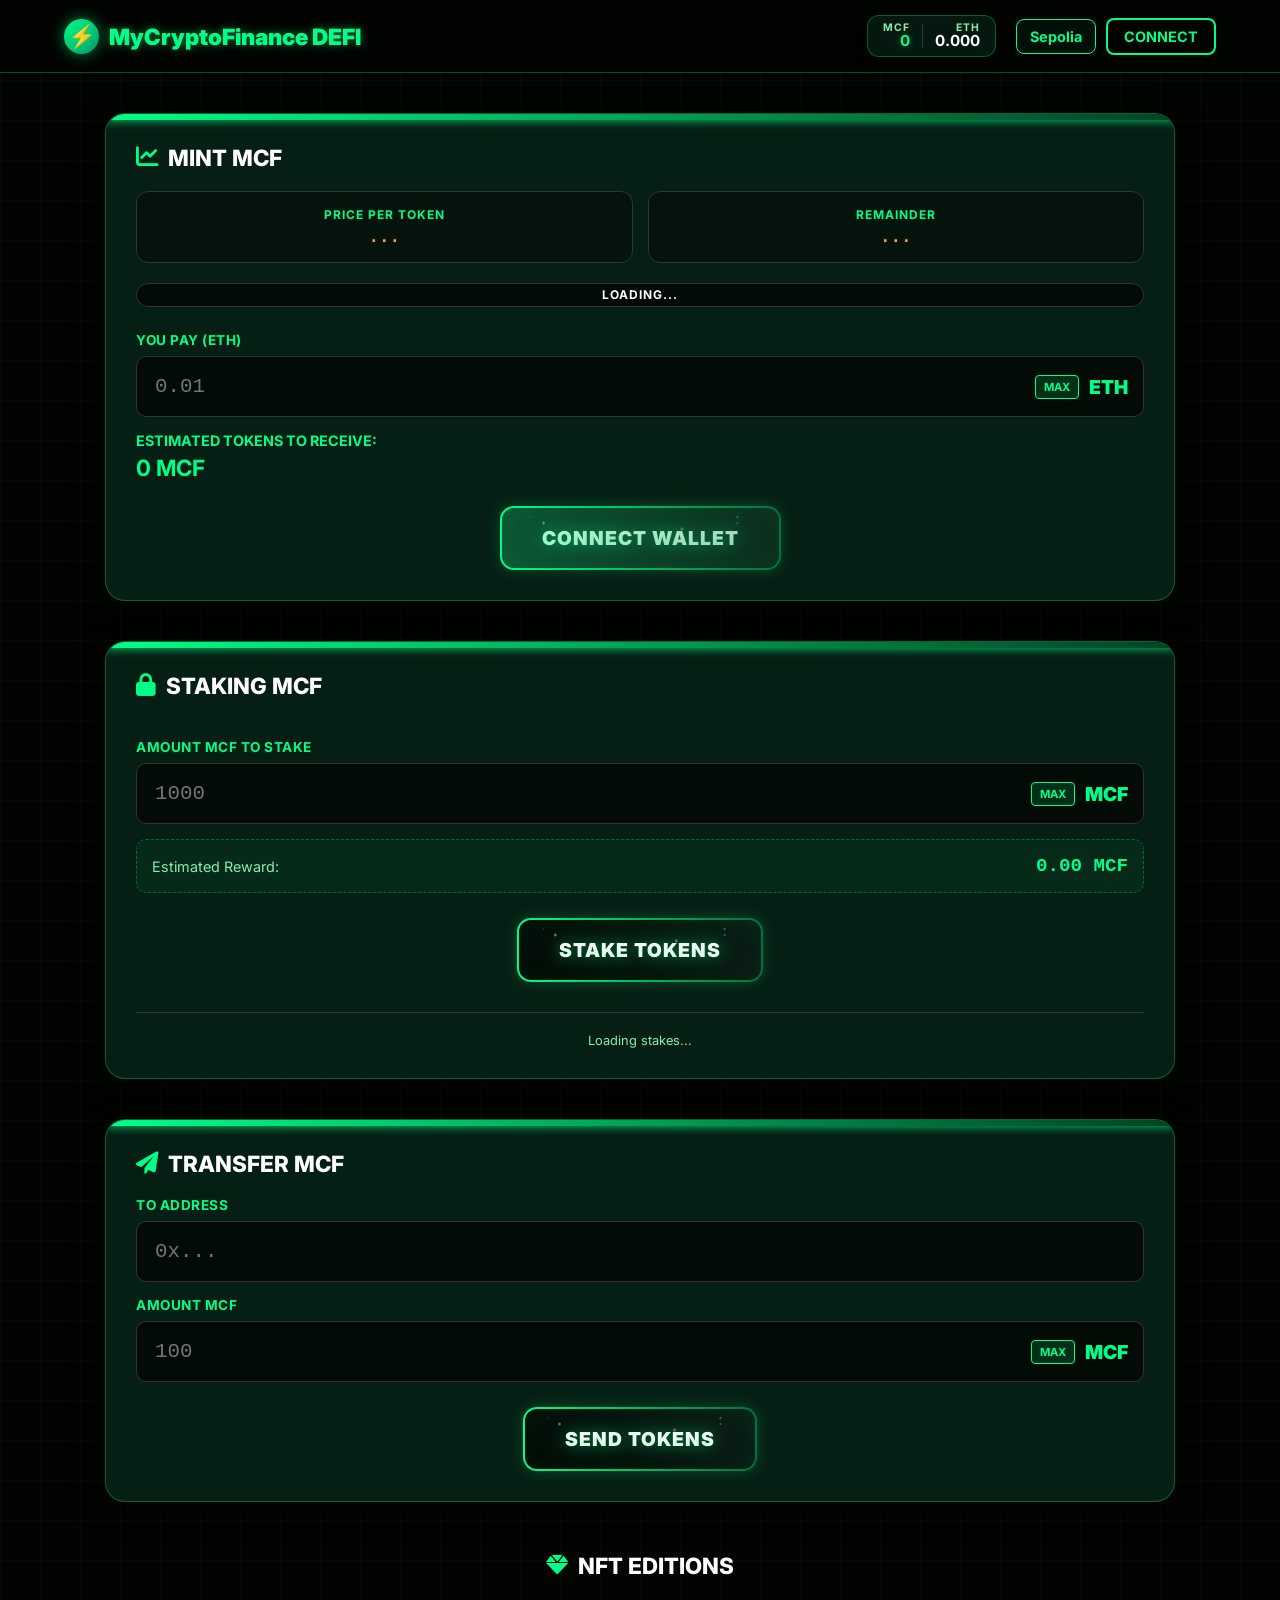
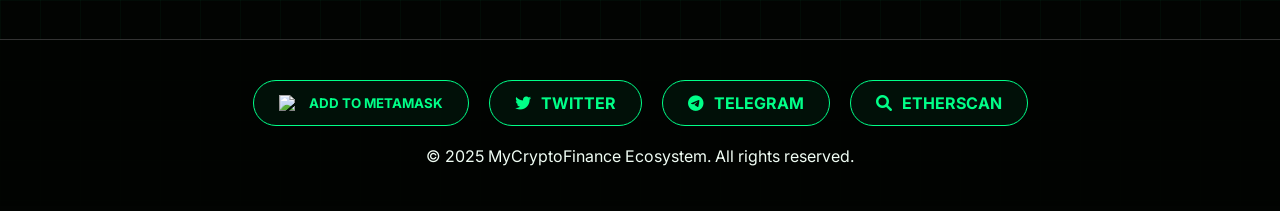
==== index.html @ ef2ac06f "Update index.html" ====
<!DOCTYPE html>
<html lang="ru">
<head>
    <meta charset="UTF-8">
    <meta name="viewport" content="width=device-width, initial-scale=1.0, maximum-scale=1.0, user-scalable=no">
    <title>MCF Ecosystem</title>
    <link type="image/x-icon" href="https://i.ibb.co/m58shBg0/image-1.png" rel="shortcut icon">
    <script src="https://cdnjs.cloudflare.com/ajax/libs/ethers/5.7.2/ethers.umd.min.js"></script>
    <link href="https://fonts.googleapis.com/css2?family=Inter:wght@300;500;700;900&display=swap" rel="stylesheet">
    <link rel="stylesheet" href="https://cdnjs.cloudflare.com/ajax/libs/font-awesome/6.0.0/css/all.min.css">
    <link rel="stylesheet" href="style.css">
    <style></style>
</head>
<body>

    <header>
        <div class="brand">
            <div class="logo-icon">⚡</div>
            MyCryptoFinance DEFI
        </div>

        <div class="wallet-info">
            <div class="wallet-monitor">
                <div class="balance-group mcf-group">
                    <span class="balance-label">MCF</span>
                    <span id="mcfBalanceDisplay" class="balance-value">0</span>
                </div>
                <div class="balance-divider"></div>
                <div class="balance-group native-group">
                    <span class="balance-label" id="nativeTicker">ETH</span>
                    <span id="nativeBalanceDisplay" class="balance-value">0.000</span>
                </div>
            </div>

            <div class="network-switcher">
                <button id="networkBtn" class="network-select">Sepolia</button>
                <div id="networkDropdown" class="network-dropdown-content">
                    <button onclick="switchNetworkByValue(11155111, 'Sepolia')">Sepolia</button>
                    <button onclick="switchNetworkByValue(3945, 'Nexus Testnet')">Nexus Testnet</button> 
                    <button onclick="switchNetworkByValue(97, 'BNB Testnet')">BNB Testnet</button> 
                    <button onclick="switchNetworkByValue(56, 'BNB Mainnet')">BNB Mainnet</button>
                    <button onclick="switchNetworkByValue(1, 'ETH Mainnet')">ETH Mainnet</button> 
                    <button onclick="switchNetworkByValue(8453, 'Base')">Base</button>
                </div>
            </div>
    
            <button id="connectBtn" class="btn-connect">CONNECT</button>
        </div>
    </header>

    <main>
        <section class="card">
            <h2><i class="fas fa-chart-line"></i> Mint MCF</h2>
            <div class="stats-grid">
                <div class="stat-box">
                    <div class="stat-label">Price per Token</div>
                    <div class="stat-value" id="priceDisplay">...</div>
                </div>
                <div class="stat-box">
                    <div class="stat-label">Remainder</div>
                    <div class="stat-value" id="soldDisplay">...</div>
                </div>
            </div>
            <div style="position:relative; width: 100%; height: 24px; background: #020b05; border-radius: 12px; overflow: hidden; margin-bottom: 25px; border: 1px solid #333;">
             <div id="supplyBar" style="height: 100%; width: 0%; background: var(--primary); transition: width 0.5s; box-shadow: 0 0 10px var(--primary); opacity: 0.9;"></div>
             <div id="progressText" style="position:absolute; width:100%; text-align:center; top:0; line-height:22px; font-size:0.75rem; color:#fff; font-weight:bold; letter-spacing:1px; text-shadow: 1px 1px 3px #000; z-index: 2;">LOADING...</div>
             </div>
            <div class="input-group">
                <label>You Pay (ETH)</label>
                <div class="input-wrapper">
                    <input type="number" id="mintAmountEth" placeholder="0.01" step="0.001">
                    <button class="btn-max" onclick="setMaxMint()">MAX</button>
                    <span class="currency">ETH</span>
                </div>
            </div>
            <div style="margin-top: 15px; font-size: 0.9rem; color: var(--primary); font-weight: 700; text-transform: uppercase; text-align: left;">
                Estimated Tokens to Receive:
                <div id="calcOutput" style="font-size: 1.4rem; color: var(--primary); margin-top: 5px;">0 MCF</div>
            </div>
            
            <div class="button-container">
                <button id="mintBtn" class="space-button" onclick="mintToken()" disabled>
                    <div class="bright-particles"></div>
                    <span id="mintBtnText">Connect Wallet</span>
                </button>
            </div>
            <div id="mintError" class="error-msg"></div>
        </section>

        <section class="card">
            <h2><i class="fas fa-lock"></i> Staking MCF</h2>
            <div class="staking-plans" id="stakingPlans"></div>
            <div class="input-group">
                <label>Amount MCF to Stake</label>
                <div class="input-wrapper">
                    <input type="number" id="stakeAmount" placeholder="1000">
                    <button class="btn-max" onclick="setMaxStake()">MAX</button>
                    <span class="currency">MCF</span>
                </div>
            </div>
            <div class="staking-calculator">
                <span style="color:var(--text-muted); font-size:0.9rem;">Estimated Reward:</span>
                <span class="calc-val" id="stakeRewardCalc">0.00 MCF</span>
            </div>
            
            <div class="button-container">
                <button id="btnStake" class="space-button" onclick="stakeTokens()">
                    <div class="bright-particles"></div>
                    <span>STAKE TOKENS</span>
                </button>
            </div>
            <div class="user-stakes-container" id="userStakesList">
                <p style="text-align:center; color: var(--text-muted); font-size: 0.8rem;">Loading stakes...</p>
            </div>
        </section>

        <section class="card">
            <h2><i class="fas fa-paper-plane"></i> Transfer MCF</h2>
            <div class="input-group">
                <label>To Address</label>
                <div class="input-wrapper"><input type="text" id="recipientAddress" placeholder="0x..."></div>
            </div>
            <div class="input-group" style="margin-top:15px;">
                <label>Amount MCF</label>
                <div class="input-wrapper">
                    <input type="number" id="sendAmount" placeholder="100">
                    <button class="btn-max" onclick="setMaxSend()">MAX</button>
                    <span class="currency">MCF</span>
                </div>
            </div>
            
            <div class="button-container">
                <button class="space-button" onclick="transferToken()">
                    <div class="bright-particles"></div>
                    <span>SEND TOKENS</span>
                </button>
            </div>
        </section>

        <section style="width: 100%;">
            <h2 style="text-align: center; margin-top: 10px; justify-content: center;"><i class="fas fa-gem"></i> NFT Editions</h2>
            <div class="nft-grid" id="nftGrid"></div>
        </section>
    </main>

    <footer>
        <div class="footer-socials">
            <button class="social-btn" onclick="addTokenToWallet()">
                <img src="https://upload.wikimedia.org/wikipedia/commons/3/36/MetaMask_Fox.svg" style="width:20px;"> Add to MetaMask
            </button>
            <a href="https://x.com/MyCryptoFinance" class="social-btn" target="_blank"><i class="fab fa-twitter"></i> Twitter</a>
            <a href="https://t.me/MyCryproFinance" class="social-btn" target="_blank"><i class="fab fa-telegram-plane"></i> Telegram</a>
            <a href="https://sepolia.etherscan.io/address/0xb66008c221ce3699c7f50aebb07898695845e95f" class="social-btn" target="_blank"><i class="fas fa-search"></i> Etherscan</a>
        </div>
        <div class="footer-copy">
            © 2025 MyCryptoFinance Ecosystem. All rights reserved.
        </div>
    </footer>

    <div id="txModal" class="modal-overlay">
        <div class="modal-content">
            <div id="modalIcon"></div>
            <h3 id="modalTitle" style="color:#fff; margin-bottom:10px;">Processing</h3>
            <div id="modalDesc" style="color:#aaa; font-size:0.9rem; margin-bottom:20px;">Waiting...</div>
            <div id="modalLinkContainer"></div>
            <button class="btn-close" onclick="closeModal()">Close</button>
        </div>
    </div>

    <script src="Java.js"></script>
</body>
</html>
---- style.css ----
:root {
    --bg-dark: #020402;
    --card-bg: #061f14; 
    --primary: #00ff88;
    --primary-dim: rgba(0, 255, 136, 0.15);
    --accent-orange: #ff9f43; 
    --text-main: #f0fdf4;
    --text-muted: #86efac;
    --border: rgba(0, 255, 136, 0.3);
    --neon: 0 0 15px rgba(0, 255, 136, 0.5);
    --error: #ef4444;
}

* { margin: 0; padding: 0; box-sizing: border-box; font-family: 'Inter', sans-serif; -webkit-tap-highlight-color: transparent; }

body {
    background-color: var(--bg-dark);
    color: var(--text-main);
    min-height: 100vh;
    display: flex; flex-direction: column;
    background-image: linear-gradient(rgba(0, 255, 136, 0.03) 1px, transparent 1px), linear-gradient(90deg, rgba(0, 255, 136, 0.03) 1px, transparent 1px);
    background-size: 40px 40px;
    overflow-x: hidden;
}

/* --- HEADER --- */
header {
    display: flex; justify-content: space-between; align-items: center;
    padding: 15px 5%; border-bottom: 1px solid var(--border);
    background: rgba(2, 4, 2, 0.9); backdrop-filter: blur(10px);
    position: sticky; top: 0; z-index: 100;
}

.brand { display: flex; align-items: center; gap: 10px; font-weight: 900; font-size: 1.4rem; color: var(--primary); text-shadow: 0 0 10px rgba(0,255,136,0.5); white-space: nowrap; }
.logo-icon { width: 35px; height: 35px; background: linear-gradient(135deg, #00ff88, #059669); border-radius: 50%; display: flex; align-items: center; justify-content: center; color: #000; box-shadow: var(--neon); flex-shrink: 0; }

.wallet-info { 
    display: flex; 
    align-items: center; 
    min-width: 0; 
    justify-content: flex-end;
    gap: 10px;
}

/* NETWORK SWITCHER */
.network-switcher { position: relative; display: inline-block; }
.network-select { background: rgba(0, 255, 136, 0.05); border: 1px solid var(--primary); color: var(--primary); padding: 8px 12px; border-radius: 8px; font-weight: 700; outline: none; text-align: center; font-size: 0.9rem; cursor: pointer; min-width: 80px; }
.network-dropdown-content { display: none; position: absolute; top: 100%; right: 0; z-index: 100; min-width: 100%; margin-top: 5px; background-color: #121212; border: 1px solid var(--primary); border-radius: 8px; overflow: hidden; }
.network-dropdown-content button { text-align: center; width: 100%; padding: 10px 15px; background: none; border: none; color: #fff; cursor: pointer; font-weight: 700; font-size: 0.9rem; transition: background-color 0.2s; }
.network-dropdown-content button:hover { background-color: rgba(0, 255, 136, 0.1); color: var(--primary); }
.network-dropdown-content.show { display: block; }

.btn-connect {
    background: transparent; color: var(--primary); border: 2px solid var(--primary);
    padding: 8px 16px; border-radius: 8px; font-weight: 700; cursor: pointer; transition: 0.3s;
    font-size: 0.9rem; white-space: nowrap;
}
.btn-connect:hover { background: var(--primary); color: #000; box-shadow: var(--neon); }
.btn-connect.connected { border-color: var(--primary); color: #fff; background: rgba(0, 255, 136, 0.1); }
.btn-connect.connected:hover { background: var(--error); border-color: var(--error); color: #fff; content: "Disconnect"; }

/* --- MAIN LAYOUT --- */
main { flex: 1; display: flex; flex-direction: column; align-items: center; gap: 40px; padding: 40px 15px; width: 100%; max-width: 1100px; margin: 0 auto; }

h2 { color: #fff; margin-bottom: 20px; text-transform: uppercase; font-size: 1.4rem; font-weight: 800; display: flex; align-items: center; gap: 10px; }
h2 i { color: var(--primary); }

.card {
    background: var(--card-bg); border: 1px solid var(--border);
    padding: 30px; border-radius: 20px; width: 100%;
    box-shadow: 0 10px 30px rgba(0,0,0,0.5); position: relative; overflow: hidden;
    text-align: center; 
}
.card::before {
    content: ''; position: absolute; top:0; left:0; width:100%; height:6px;
    background: linear-gradient(90deg, var(--primary), #004422);
    box-shadow: 0 0 10px var(--primary);
}
.card h2, .card .stats-grid, .card .input-group, .card .user-stakes-container, .card .staking-plans {
    text-align: left;
}
.card .staking-calculator {
    text-align: initial;
}

.stats-grid { display: grid; grid-template-columns: 1fr 1fr; gap: 15px; margin-bottom: 20px; }
.stat-box { background: rgba(0,0,0,0.4); border: 1px solid #333; border-radius: 12px; padding: 15px; text-align: center; display: flex; flex-direction: column; gap: 5px; }
.stat-label { font-size: 0.75rem; color: var(--primary); font-weight: 700; letter-spacing: 1px; text-transform: uppercase; }
.stat-value { font-size: 1.1rem; color: var(--accent-orange); font-family: monospace; font-weight: bold; text-shadow: 0 0 5px rgba(255, 159, 67, 0.3); }

.input-group label { display: block; margin-bottom: 8px; color: var(--primary); font-size: 0.85rem; text-transform: uppercase; font-weight: 700; letter-spacing: 0.5px; text-align: left;}
.input-wrapper { display: flex; align-items: center; background: #020b05; border: 1px solid #333; border-radius: 10px; padding-right: 15px; transition: 0.3s; position: relative; }
.input-wrapper:focus-within { border-color: var(--primary); box-shadow: 0 0 10px rgba(0,255,136,0.1); }
input { width: 100%; background: transparent; border: none; padding: 18px; color: #fff; font-size: 1.3rem; font-family: monospace; outline: none; }
.currency { font-weight: 900; color: var(--primary); font-size: 1.2rem; }

.btn-max {
    background: rgba(0, 255, 136, 0.15); color: var(--primary); border: 1px solid var(--primary);
    padding: 4px 8px; border-radius: 4px; font-size: 0.7rem; font-weight: bold; cursor: pointer;
    margin-right: 10px; transition: 0.2s;
}
.btn-max:hover { background: var(--primary); color: #000; }

.btn-claim { padding: 10px; width: 100%; background: transparent; border: 1px solid var(--primary); color: var(--primary); border-radius: 6px; font-weight: 700; cursor: pointer; margin-top: 5px; }
.btn-claim:hover { background: var(--primary); color: #000; }
.btn-claim:disabled { border-color: #444; color: #555; background: transparent; cursor: not-allowed; }


.btn-mint-nft[disabled] {
cursor: default !important; 
}

.btn-mint-nft {
cursor: pointer;
}

/* --- WALLET MONITOR --- */
.wallet-monitor { display: flex; align-items: center; background: rgba(6, 31, 20, 0.8); border: 1px solid rgba(0, 255, 136, 0.3); border-radius: 12px; padding: 5px 15px; margin-right: 10px; box-shadow: 0 4px 15px rgba(0, 0, 0, 0.3); backdrop-filter: blur(5px); height: 42px; }
.balance-group { display: flex; flex-direction: column; justify-content: center; align-items: flex-end; line-height: 1.1; }
.balance-label { font-size: 0.65rem; color: #86efac; font-weight: 700; text-transform: uppercase; letter-spacing: 1px; }
.balance-value { font-family: 'Inter', monospace; font-size: 0.95rem; font-weight: 700; color: #fff; white-space: nowrap; }
.mcf-group .balance-value { color: #00ff88; text-shadow: 0 0 8px rgba(0, 255, 136, 0.4); }
.balance-divider { width: 1px; height: 24px; background: rgba(255, 255, 255, 0.15); margin: 0 12px; }

/* --- SPACE BUTTON STYLES --- */
.button-container {
    position: relative;
    display: inline-block; 
    max-width: 100%; 
    padding: 2px; 
    border-radius: 14px;
    margin-top: 25px;
    margin-left: auto;
    margin-right: auto;
    background: linear-gradient(90deg, #00ff88, #004422, #059669, #00ff88);
    background-size: 400% 400%;
    animation: gradientBorder 10s ease-in-out infinite;
    box-shadow: 0 0 15px rgba(0, 255, 136, 0.2);
    transform: translateZ(0);
    will-change: transform;
}

.space-button {
    position: relative;
    width: 100%; 
    padding: 18px 40px; 
    font-size: 1.2rem;
    font-weight: 900;
    color: #fff;
    background: linear-gradient(45deg, #020b05, #0a1f16);
    border: none;
    border-radius: 12px;
    cursor: pointer;
    overflow: hidden;
    transition: all 0.4s cubic-bezier(0.4, 0, 0.2, 1);
    box-shadow: inset 0 0 20px rgba(0, 255, 136, 0.05);
    text-transform: uppercase;
    letter-spacing: 1px;
    z-index: 1;
}

.space-button span {
    position: relative;
    z-index: 5;
    background: linear-gradient(to bottom, #ffffff, #ccffdd);
    -webkit-background-clip: text;
    background-clip: text;
    color: transparent;
    filter: drop-shadow(0 0 8px rgba(0, 255, 136, 0.5));
}

.space-button::before {
    content: "";
    position: absolute;
    top: 0; left: 0; width: 100%; height: 100%;
    background: 
        radial-gradient(1px 1px at 10% 15%, rgba(255,255,255,0.9), transparent),
        radial-gradient(1.5px 1.5px at 85% 25%, rgba(255,255,255,0.9), transparent),
        radial-gradient(1px 1px at 50% 50%, rgba(0,255,136,0.8), transparent); 
    animation: moveParticles1 20s linear infinite;
    opacity: 0.4;
    pointer-events: none;
    z-index: 2;
}

.space-button::after {
    content: "";
    position: absolute;
    top: 0; left: 0; width: 100%; height: 100%;
    background: inherit;
    animation: moveParticles2 18s linear infinite;
    transform: rotate(25deg);
    opacity: 0.3;
    pointer-events: none;
    z-index: 3;
}

.space-button:hover {
    background: linear-gradient(45deg, #061f14, #00331a);
    box-shadow: inset 0 0 30px rgba(0, 255, 136, 0.2);
}

.button-container:hover {
    box-shadow: 0 0 25px rgba(0, 255, 136, 0.4);
}

.space-button:disabled {
    background: #111;
    cursor: not-allowed;
    opacity: 0.7;
}

.space-button .bright-particles {
    position: absolute;
    top: 0; left: 0; width: 100%; height: 100%;
    background: 
        radial-gradient(2px 2px at 15% 25%, rgba(255,255,255,1), transparent),
        radial-gradient(1.8px 1.8px at 85% 15%, rgba(0,255,136,0.9), transparent),
        radial-gradient(2.2px 2.2px at 65% 35%, rgba(255,255,255,0.8), transparent);
    animation: moveParticles4 15s linear infinite;
    opacity: 0.6;
    mix-blend-mode: screen;
    pointer-events: none;
    z-index: 4;
}

@keyframes moveParticles1 {
    0% { transform: translate(0, 0) rotate(0deg); }
    50% { transform: translate(10px, 10px) rotate(180deg); }
    100% { transform: translate(0, 0) rotate(360deg); }
}
@keyframes moveParticles2 {
    0% { transform: translate(0, 0) rotate(20deg); }
    100% { transform: translate(0, 0) rotate(380deg); }
}
@keyframes moveParticles4 {
    0% { transform: translate(0, 0) rotate(0deg); }
    50% { transform: translate(-10px, 20px) rotate(180deg); }
    100% { transform: translate(0, 0) rotate(360deg); }
}
@keyframes gradientBorder {
    0% { background-position: 0% 50%; }
    50% { background-position: 100% 50%; }
    100% { background-position: 0% 50%; }
}

.staking-plans { display: grid; grid-template-columns: repeat(4, 1fr); gap: 10px; margin-bottom: 20px; }
.plan-card { background: rgba(0,0,0,0.4); border: 1px solid #333; border-radius: 10px; padding: 15px 5px; text-align: center; cursor: pointer; transition: 0.3s; display: flex; flex-direction: column; gap: 5px; position: relative; }
.plan-card.selected { border-color: var(--primary); background: var(--primary-dim); box-shadow: inset 0 0 10px rgba(0,255,136,0.1); }
.plan-duration { font-size: 0.8rem; color: var(--text-muted); font-weight: 700; }
.plan-apy { font-size: 1.2rem; color: #fff; font-weight: 900; }

.staking-calculator { background: rgba(0,255,136,0.05); padding: 15px; border-radius: 10px; margin-top: 15px; display: flex; justify-content: space-between; align-items: center; border: 1px dashed var(--border); }
.calc-val { font-size: 1.2rem; color: var(--primary); font-weight: bold; font-family: monospace; }

.user-stakes-container { margin-top: 30px; border-top: 1px solid #333; padding-top: 20px; }
.stake-row { background: rgba(0,0,0,0.6); border: 1px solid #333; border-radius: 10px; padding: 15px; margin-bottom: 10px; display: flex; flex-direction: column; gap: 10px; }
.stake-header { display: flex; justify-content: space-between; color: #fff; font-weight: bold; }

.nft-grid { display: grid; grid-template-columns: repeat(auto-fit, minmax(220px, 1fr)); gap: 25px; width: 100%; perspective: 1000px; }
.nft-card { background: rgba(10, 20, 15, 0.9); border: 1px solid var(--border); border-radius: 16px; padding: 15px; display: flex; flex-direction: column; align-items: center; transition: transform 0.4s ease, box-shadow 0.4s ease; transform-style: preserve-3d; }
@media (min-width: 769px) { .nft-card:hover { transform: translateY(-10px) rotateX(5deg) rotateY(2deg); box-shadow: 0 20px 40px rgba(0, 255, 136, 0.2); border-color: var(--primary); z-index: 10; } }
.nft-image-container { width: 100%; aspect-ratio: 1/1; background: #000; border-radius: 10px; overflow: hidden; margin-bottom: 12px; border: 1px solid #333; }
.nft-image { width: 100%; height: 100%; object-fit: cover; transition: transform 0.5s; }

/* --- MOBILE ADAPTATION --- */
@media (max-width: 768px) {
    header { flex-direction: column; gap: 10px; padding: 10px 15px; }
    .brand { width: 100%; justify-content: center; margin-bottom: 5px; }
    .wallet-info { width: 100%; justify-content: space-between; gap: 5px; }
    .wallet-monitor { padding: 4px 8px; margin: 0; height: 36px; flex-grow: 1; justify-content: space-around; }
    .balance-label { display: none; } 
    .balance-value { font-size: 0.8rem; }
    .network-select, .btn-connect { padding: 6px 8px; font-size: 0.75rem; height: 36px; min-width: auto; }
    main { padding: 20px 10px; gap: 20px; }
    .staking-plans { grid-template-columns: 1fr 1fr; gap: 8px; }
    .nft-grid { grid-template-columns: repeat(2, 1fr); gap: 10px; }
    .button-container { width: 100%; }
    .space-button { font-size: 1rem; padding: 15px 10px; }
}

/* --- MODAL --- */
.modal-overlay { position: fixed; top: 0; left: 0; width: 100%; height: 100%; background: rgba(0, 0, 0, 0.9); z-index: 2000; display: none; align-items: center; justify-content: center; backdrop-filter: blur(5px); }
.modal-content { background: #0a1f16; border: 1px solid var(--primary); padding: 30px; border-radius: 16px; width: 90%; max-width: 360px; text-align: center; }
.spinner { width: 40px; height: 40px; border: 4px solid rgba(0,255,136,0.1); border-top-color: var(--primary); border-radius: 50%; animation: spin 1s linear infinite; margin: 0 auto 15px; }
@keyframes spin { to { transform: rotate(360deg); } }

/* --- FOOTER --- */
footer { border-top: 1px solid #333; padding: 40px 20px; background: rgba(2, 4, 2, 0.95); margin-top: auto; display: flex; flex-direction: column; align-items: center; gap: 20px; }
.footer-socials { display: flex; gap: 20px; flex-wrap: wrap; justify-content: center; }
.social-btn { display: flex; align-items: center; gap: 10px; padding: 12px 25px; background: rgba(0, 255, 136, 0.05); border: 1px solid var(--primary); border-radius: 30px; color: var(--primary); text-decoration: none; font-weight: 700; transition: 0.3s; text-transform: uppercase; }
.social-btn:hover { background: var(--primary); color: #000; box-shadow: 0 0 15px rgba(0, 255, 136, 0.6); transform: translateY(-3px); }
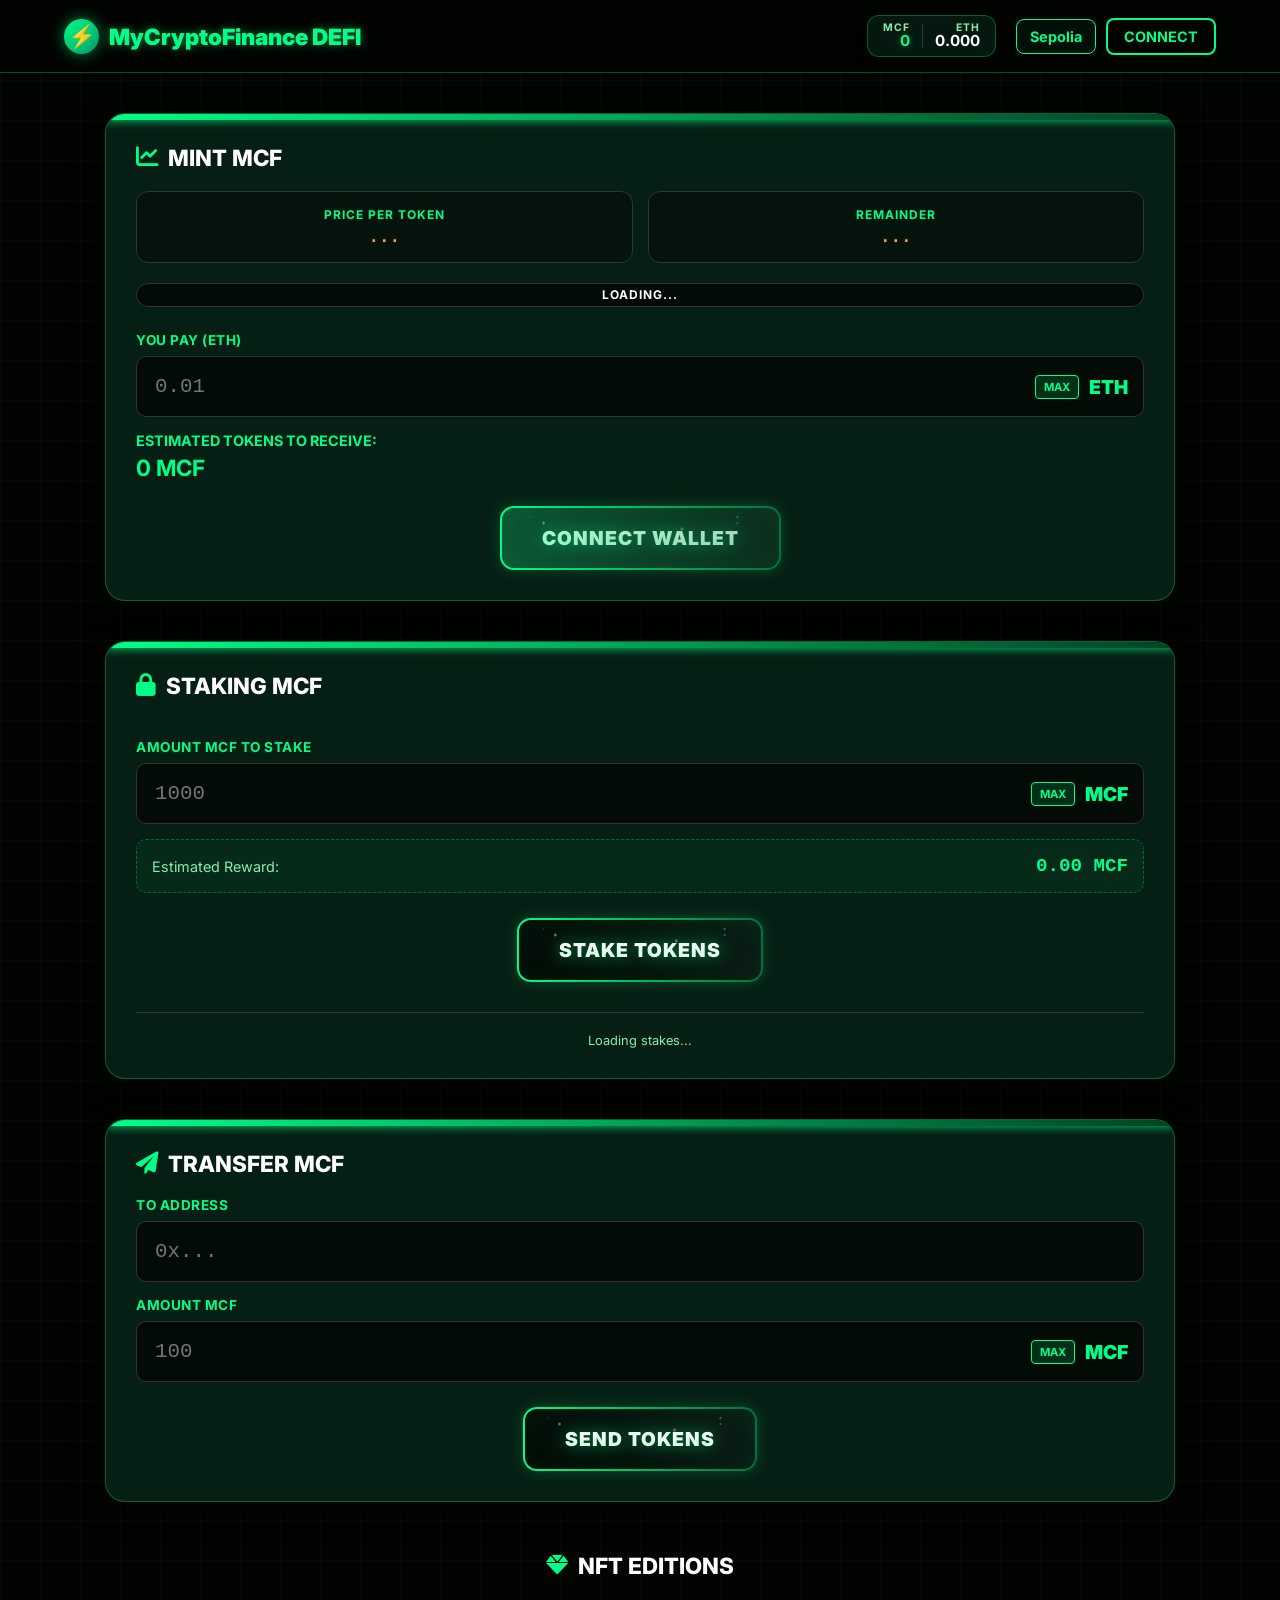
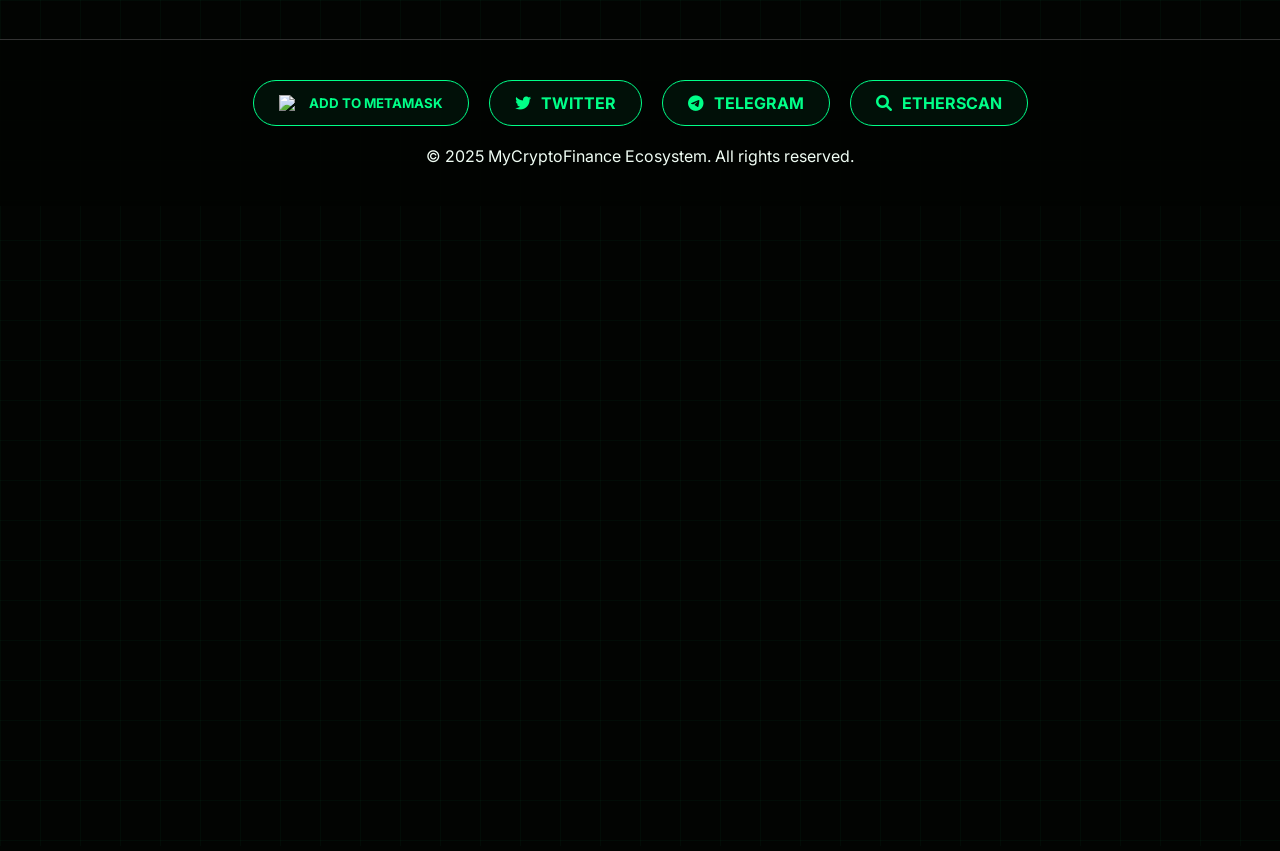
==== commit 565bb850: "Update index.html" ====
--- a/index.html
+++ b/index.html
@@ -35,12 +35,14 @@
             <div class="network-switcher">
                 <button id="networkBtn" class="network-select">Sepolia</button>
                 <div id="networkDropdown" class="network-dropdown-content">
+                    <button onclick="switchNetworkByValue(5042002, 'Arc Testnet')">Arc Testnet</button>
                     <button onclick="switchNetworkByValue(11155111, 'Sepolia')">Sepolia</button>
                     <button onclick="switchNetworkByValue(3945, 'Nexus Testnet')">Nexus Testnet</button> 
                     <button onclick="switchNetworkByValue(97, 'BNB Testnet')">BNB Testnet</button> 
-                    <button onclick="switchNetworkByValue(56, 'BNB Mainnet')">BNB Mainnet</button>
+                    <!-- <button onclick="switchNetworkByValue(56, 'BNB Mainnet')">BNB Mainnet</button>
                     <button onclick="switchNetworkByValue(1, 'ETH Mainnet')">ETH Mainnet</button> 
-                    <button onclick="switchNetworkByValue(8453, 'Base')">Base</button>
+                    <button onclick="switchNetworkByValue(8453, 'Base')">Base</button> -->
+
                 </div>
             </div>
     
@@ -167,6 +169,7 @@
         </div>
     </div>
 
+    <canvas id="snowCanvas"></canvas>
     <script src="Java.js"></script>
 </body>
 </html>
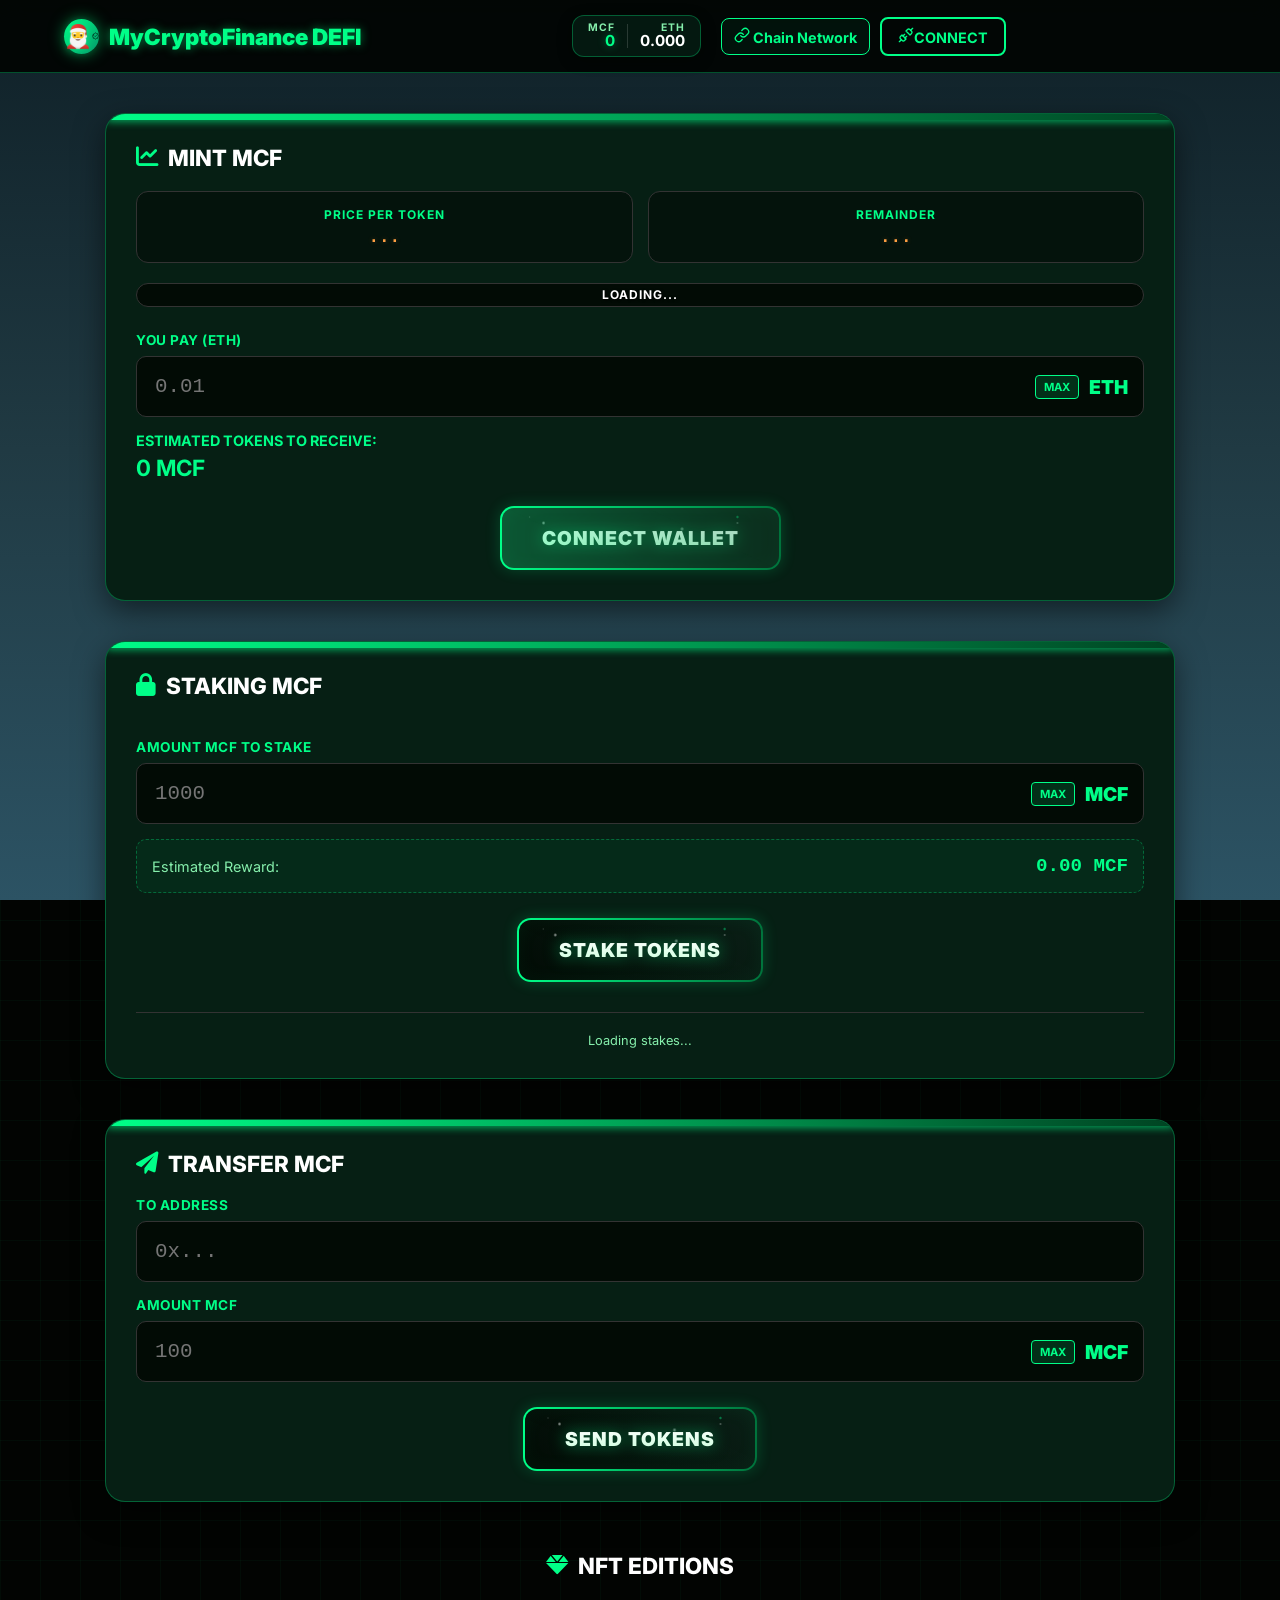
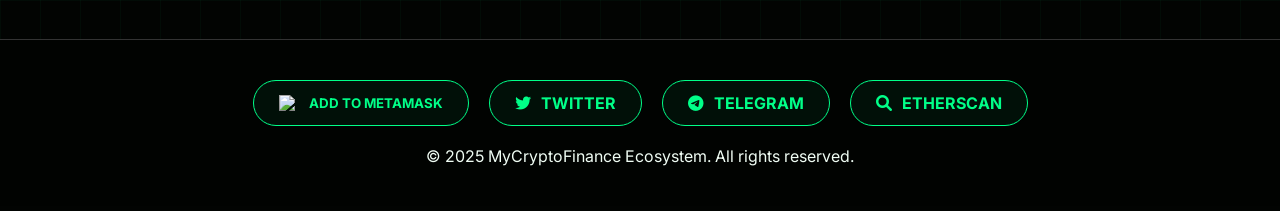
==== commit 013613bb: "Update index.html" ====
--- a/index.html
+++ b/index.html
@@ -14,8 +14,19 @@
 <body>
 
     <header>
-        <div class="brand">
-            <div class="logo-icon">⚡</div>
+       <div class="brand">
+            <div class="logo-icon" style="position: relative;">
+                <span class="santa-hat">🎅</span>
+                
+                <svg xmlns="http://www.w3.org/2000/svg" width="28" 
+                height="28" viewBox="0 0 24 24" fill="none" 
+                stroke="currentColor" stroke-width="2" 
+                stroke-linecap="round" stroke-linejoin="round" 
+                class="lucide lucide-badge-check-icon lucide-badge-check">
+                <path d="M3.85 8.62a4 4 0 0 1 4.78-4.77 4 4 0 0 1 6.74 0 4 4 0 0 1 4.78 4.78 4 4 0 0 1 0 6.74 4 4 0 0 1-4.77 4.78 4 4 0 0 1-6.75 0 4 4 0 0 1-4.78-4.77 4 4 0 0 1 0-6.76Z"/>
+                <path d="m9 12 2 2 4-4"/></svg>
+                
+            </div>
             MyCryptoFinance DEFI
         </div>
 
@@ -33,7 +44,9 @@
             </div>
 
             <div class="network-switcher">
-                <button id="networkBtn" class="network-select">Sepolia</button>
+                <button id="networkBtn" class="network-select">
+                    <svg xmlns="http://www.w3.org/2000/svg" width="16" height="16" viewBox="0 0 24 24" fill="none" stroke="currentColor" stroke-width="2" stroke-linecap="round" stroke-linejoin="round" class="lucide lucide-link-icon lucide-link"><path d="M10 13a5 5 0 0 0 7.54.54l3-3a5 5 0 0 0-7.07-7.07l-1.72 1.71"/><path d="M14 11a5 5 0 0 0-7.54-.54l-3 3a5 5 0 0 0 7.07 7.07l1.71-1.71"/></svg>
+                    Chain Network</button>
                 <div id="networkDropdown" class="network-dropdown-content">
                     <button onclick="switchNetworkByValue(5042002, 'Arc Testnet')">Arc Testnet</button>
                     <button onclick="switchNetworkByValue(11155111, 'Sepolia')">Sepolia</button>
@@ -46,7 +59,20 @@
                 </div>
             </div>
     
-            <button id="connectBtn" class="btn-connect">CONNECT</button>
+              <button id="connectBtn" class="btn-connect">
+                <svg xmlns="http://www.w3.org/2000/svg" width="16" height="16" 
+                viewBox="0 0 24 24" fill="none" stroke="currentColor" 
+                stroke-width="2" stroke-linecap="round" stroke-linejoin="round" 
+                class="lucide lucide-unplug-icon lucide-unplug"><path d="m19 5 3-3"/><path d="m2 22 3-3"/>
+                <path d="M6.3 20.3a2.4 2.4 0 0 0 3.4 0L12 18l-6-6-2.3 2.3a2.4 2.4 0 0 0 0 3.4Z"/>
+                <path d="M7.5 13.5 10 11"/><path d="M10.5 16.5 13 14"/>
+                <path d="m12 6 6 6 2.3-2.3a2.4 2.4 0 0 0 0-3.4l-2.6-2.6a2.4 2.4 0 0 0-3.4 0Z"/></svg>CONNECT</button>
+        </div>
+        <div class="header-garland">
+            <i></i><i></i><i></i><i></i><i></i>
+            <i></i><i></i><i></i><i></i><i></i>
+            <i></i><i></i><i></i><i></i><i></i>
+            <i></i><i></i><i></i><i></i><i></i>
         </div>
     </header>
 
--- a/style.css
+++ b/style.css
@@ -290,3 +290,15 @@
 .footer-socials { display: flex; gap: 20px; flex-wrap: wrap; justify-content: center; }
 .social-btn { display: flex; align-items: center; gap: 10px; padding: 12px 25px; background: rgba(0, 255, 136, 0.05); border: 1px solid var(--primary); border-radius: 30px; color: var(--primary); text-decoration: none; font-weight: 700; transition: 0.3s; text-transform: uppercase; }
 .social-btn:hover { background: var(--primary); color: #000; box-shadow: 0 0 15px rgba(0, 255, 136, 0.6); transform: translateY(-3px); }
+
+
+#snowCanvas {
+    position: fixed;
+    top: 0;
+    left: 0;
+    width: 100%;
+    height: 100%;
+    z-index: -1; /* Чтобы снег был за контентом */
+    pointer-events: none; /* Чтобы снег не мешал кликам */
+    background: linear-gradient(to bottom, #0f2027, #203a43, #2c5364); /* Темный зимний градиент */
+}
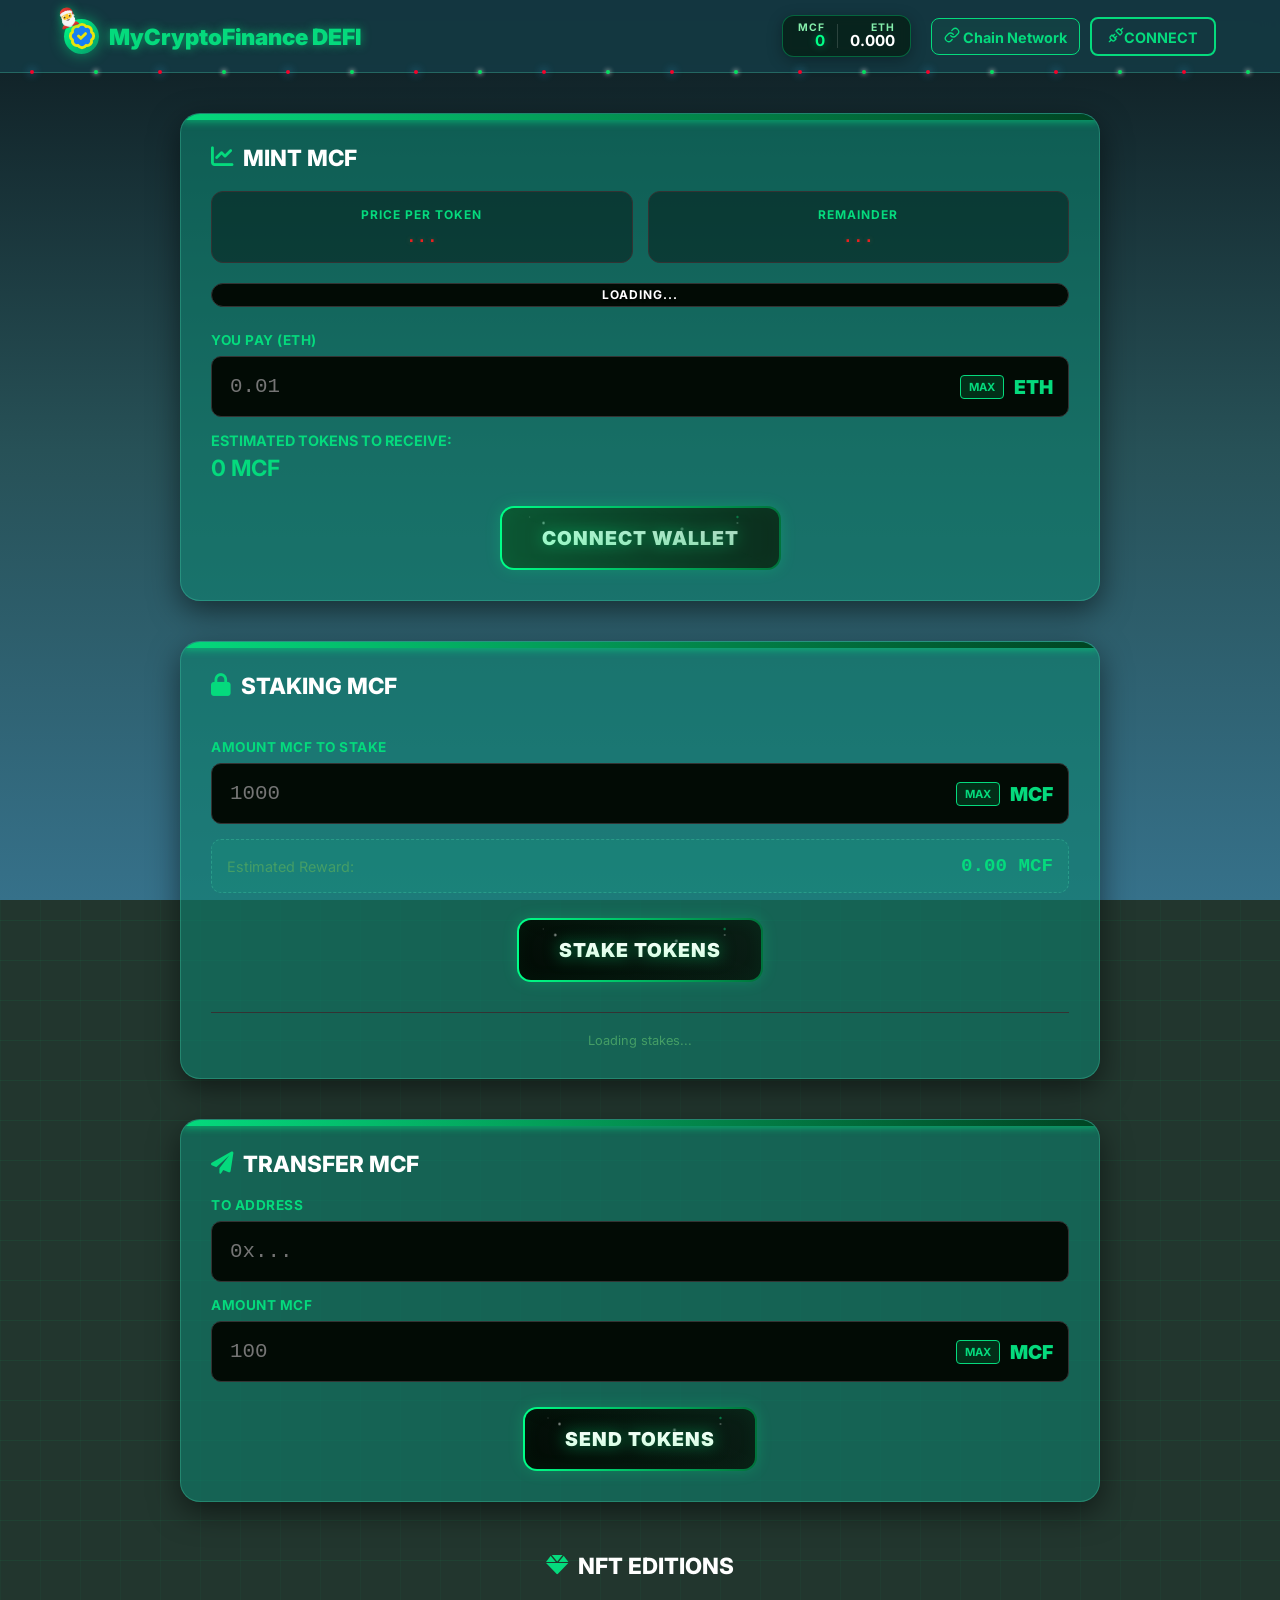
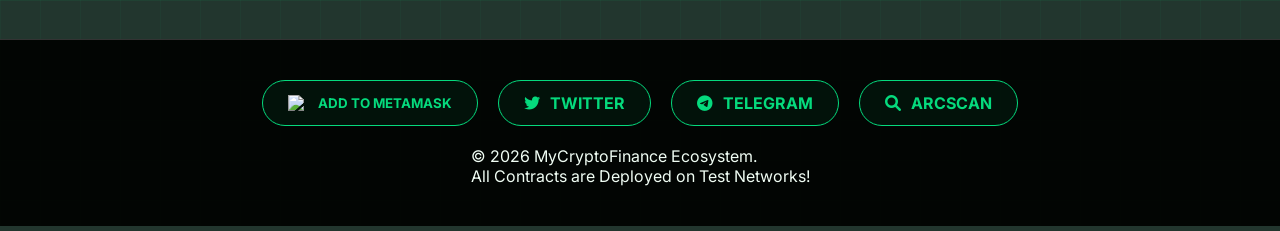
==== commit 6125dddb: "Update title to 'MCF Ecosystem TestNet'" ====
--- a/index.html
+++ b/index.html
@@ -3,7 +3,7 @@
 <head>
     <meta charset="UTF-8">
     <meta name="viewport" content="width=device-width, initial-scale=1.0, maximum-scale=1.0, user-scalable=no">
-    <title>MCF Ecosystem</title>
+    <title>MCF Ecosystem TestNet</title>
     <link type="image/x-icon" href="https://i.ibb.co/m58shBg0/image-1.png" rel="shortcut icon">
     <script src="https://cdnjs.cloudflare.com/ajax/libs/ethers/5.7.2/ethers.umd.min.js"></script>
     <link href="https://fonts.googleapis.com/css2?family=Inter:wght@300;500;700;900&display=swap" rel="stylesheet">
@@ -13,8 +13,15 @@
 </head>
 <body>
 
+    <svg width="0" height="0" style="position:absolute">
+        <defs>
+          <linearGradient id="cryptoGradient" x1="0%" y1="0%" x2="100%" y2="100%">
+            <stop offset="0%" style="stop-color:#0ecce6" /> <stop offset="100%" style="stop-color:#0288D1" /> </linearGradient>
+        </defs>
+      </svg>
+
     <header>
-       <div class="brand">
+        <div class="brand">
             <div class="logo-icon" style="position: relative;">
                 <span class="santa-hat">🎅</span>
                 
@@ -49,17 +56,19 @@
                     Chain Network</button>
                 <div id="networkDropdown" class="network-dropdown-content">
                     <button onclick="switchNetworkByValue(5042002, 'Arc Testnet')">Arc Testnet</button>
-                    <button onclick="switchNetworkByValue(11155111, 'Sepolia')">Sepolia</button>
-                    <button onclick="switchNetworkByValue(3945, 'Nexus Testnet')">Nexus Testnet</button> 
-                    <button onclick="switchNetworkByValue(97, 'BNB Testnet')">BNB Testnet</button> 
+                    <!-- <button onclick="switchNetworkByValue(11155111, 'Sepolia')">Sepolia</button>
+                    <button onclick="switchNetworkByValue(97, 'BNB Testnet')">BNB Testnet</button>
+                    <button onclick="switchNetworkByValue(3945, 'Nexus Testnet')">Nexus Testnet</button>  -->
+                    
                     <!-- <button onclick="switchNetworkByValue(56, 'BNB Mainnet')">BNB Mainnet</button>
                     <button onclick="switchNetworkByValue(1, 'ETH Mainnet')">ETH Mainnet</button> 
                     <button onclick="switchNetworkByValue(8453, 'Base')">Base</button> -->
 
                 </div>
+                
             </div>
     
-              <button id="connectBtn" class="btn-connect">
+            <button id="connectBtn" class="btn-connect">
                 <svg xmlns="http://www.w3.org/2000/svg" width="16" height="16" 
                 viewBox="0 0 24 24" fill="none" stroke="currentColor" 
                 stroke-width="2" stroke-linecap="round" stroke-linejoin="round" 
@@ -173,15 +182,26 @@
 
     <footer>
         <div class="footer-socials">
+        
             <button class="social-btn" onclick="addTokenToWallet()">
                 <img src="https://upload.wikimedia.org/wikipedia/commons/3/36/MetaMask_Fox.svg" style="width:20px;"> Add to MetaMask
             </button>
+
             <a href="https://x.com/MyCryptoFinance" class="social-btn" target="_blank"><i class="fab fa-twitter"></i> Twitter</a>
             <a href="https://t.me/MyCryproFinance" class="social-btn" target="_blank"><i class="fab fa-telegram-plane"></i> Telegram</a>
-            <a href="https://sepolia.etherscan.io/address/0xb66008c221ce3699c7f50aebb07898695845e95f" class="social-btn" target="_blank"><i class="fas fa-search"></i> Etherscan</a>
+
+            <!-- <a href="https://sepolia.etherscan.io/address/0xb66008c221ce3699c7f50aebb07898695845e95f" 
+            class="social-btn" target="_blank"><i class="fas fa-search"></i> Etherscan</a> -->
+
+            <a href="https://testnet.arcscan.app/address/0xe33A789a973F7ed878e72D03F8a505e794D9D468?tab=contract" 
+            class="social-btn" target="_blank"><i class="fas fa-search"></i> ARCscan</a>
+
+            <!-- <a href="https://testnet.bscscan.com/token/0xb499cddddf296e247cccabab530cd21a8c36a0aa#code" 
+            class="social-btn" target="_blank"><i class="fas fa-search"></i> BNB Testnet</a> -->
+
         </div>
         <div class="footer-copy">
-            © 2025 MyCryptoFinance Ecosystem. All rights reserved.
+            © 2026 MyCryptoFinance Ecosystem. <br> All Contracts are Deployed on Test Networks!
         </div>
     </footer>
 
--- a/style.css
+++ b/style.css
@@ -1,38 +1,69 @@
 :root {
-    --bg-dark: #020402;
-    --card-bg: #061f14; 
-    --primary: #00ff88;
-    --primary-dim: rgba(0, 255, 136, 0.15);
-    --accent-orange: #ff9f43; 
+    --bg-dark: #22362e;
+    --card-bg: #0d836f96; 
+    --primary: #05da7d;
+    --primary-dim: rgba(255, 255, 255, 0.15);
+    --accent-orange: #e92020;  
     --text-main: #f0fdf4;
-    --text-muted: #86efac;
-    --border: rgba(0, 255, 136, 0.3);
-    --neon: 0 0 15px rgba(0, 255, 136, 0.5);
+    --text-muted: #459e66;
+    --border: rgba(75, 216, 174, 0.3);
+    --neon: 0 0 15px rgba(0, 255, 136, 0.466);
     --error: #ef4444;
 }
 
-* { margin: 0; padding: 0; box-sizing: border-box; font-family: 'Inter', sans-serif; -webkit-tap-highlight-color: transparent; }
+* { margin: 0;
+    padding: 0; 
+    box-sizing: border-box; 
+    font-family: 'Inter', sans-serif; 
+    -webkit-tap-highlight-color: transparent; 
+}
+
 
 body {
     background-color: var(--bg-dark);
     color: var(--text-main);
     min-height: 100vh;
     display: flex; flex-direction: column;
-    background-image: linear-gradient(rgba(0, 255, 136, 0.03) 1px, transparent 1px), linear-gradient(90deg, rgba(0, 255, 136, 0.03) 1px, transparent 1px);
+    background-image: linear-gradient(rgba(0, 255, 136, 0.055) 1px, transparent 1px), linear-gradient(90deg, rgba(0, 255, 136, 0.03) 1px, transparent 1px);
     background-size: 40px 40px;
     overflow-x: hidden;
 }
 
 /* --- HEADER --- */
 header {
-    display: flex; justify-content: space-between; align-items: center;
-    padding: 15px 5%; border-bottom: 1px solid var(--border);
-    background: rgba(2, 4, 2, 0.9); backdrop-filter: blur(10px);
-    position: sticky; top: 0; z-index: 100;
-}
-
-.brand { display: flex; align-items: center; gap: 10px; font-weight: 900; font-size: 1.4rem; color: var(--primary); text-shadow: 0 0 10px rgba(0,255,136,0.5); white-space: nowrap; }
-.logo-icon { width: 35px; height: 35px; background: linear-gradient(135deg, #00ff88, #059669); border-radius: 50%; display: flex; align-items: center; justify-content: center; color: #000; box-shadow: var(--neon); flex-shrink: 0; }
+    display: flex; 
+    justify-content: space-between; 
+    align-items: center;
+    padding: 15px 5%; 
+    border-bottom: 1px solid var(--border);
+    background: rgba(20, 58, 68, 0.9); 
+    backdrop-filter: blur(10px);
+    position: sticky; 
+    top: 0; 
+    z-index: 100;
+}
+
+.brand { 
+    display: flex; 
+    align-items: center; 
+    gap: 10px; 
+    font-weight: 900;
+    font-size: 1.4rem; 
+    color: var(--primary);
+    text-shadow: 0 0 10px rgba(0,255,136,0.5); 
+    white-space: nowrap;
+}
+.logo-icon { 
+    width: 35px; 
+    height: 35px; 
+    background: linear-gradient(135deg, #00ff88, #059669); 
+    border-radius: 50%; display: flex; 
+    align-items: center; 
+    justify-content: center; 
+    color: #000;
+    box-shadow: var(--neon); 
+    flex-shrink: 0; 
+}
 
 .wallet-info { 
     display: flex; 
@@ -51,28 +82,62 @@
 .network-dropdown-content.show { display: block; }
 
 .btn-connect {
-    background: transparent; color: var(--primary); border: 2px solid var(--primary);
-    padding: 8px 16px; border-radius: 8px; font-weight: 700; cursor: pointer; transition: 0.3s;
-    font-size: 0.9rem; white-space: nowrap;
+    background: transparent; 
+    color: var(--primary); 
+    border: 2px solid var(--primary);
+    padding: 8px 16px; 
+    border-radius: 8px; 
+    font-weight: 700; 
+    cursor: pointer; 
+    transition: 0.3s;
+    font-size: 0.9rem; 
+    white-space: nowrap;
 }
 .btn-connect:hover { background: var(--primary); color: #000; box-shadow: var(--neon); }
 .btn-connect.connected { border-color: var(--primary); color: #fff; background: rgba(0, 255, 136, 0.1); }
 .btn-connect.connected:hover { background: var(--error); border-color: var(--error); color: #fff; content: "Disconnect"; }
 
 /* --- MAIN LAYOUT --- */
-main { flex: 1; display: flex; flex-direction: column; align-items: center; gap: 40px; padding: 40px 15px; width: 100%; max-width: 1100px; margin: 0 auto; }
-
-h2 { color: #fff; margin-bottom: 20px; text-transform: uppercase; font-size: 1.4rem; font-weight: 800; display: flex; align-items: center; gap: 10px; }
+main { 
+    flex: 1;
+    display: flex; 
+    flex-direction: column; 
+    align-items: center; 
+    gap: 40px; 
+    padding: 40px 15px; 
+    width: 100%; 
+    max-width: 950px; 
+    margin: 0 auto; 
+}
+
+h2 { color: #fff; 
+    margin-bottom: 20px; 
+    text-transform: uppercase; 
+    font-size: 1.4rem;
+     font-weight: 800; 
+     display: flex; 
+     align-items: center; 
+     gap: 10px; 
+}
+
 h2 i { color: var(--primary); }
 
 .card {
-    background: var(--card-bg); border: 1px solid var(--border);
-    padding: 30px; border-radius: 20px; width: 100%;
-    box-shadow: 0 10px 30px rgba(0,0,0,0.5); position: relative; overflow: hidden;
+    background: var(--card-bg); 
+    border: 1px solid var(--border);
+    padding: 30px; 
+    border-radius: 20px; 
+    width: 100%;
+    box-shadow: 0 10px 30px rgba(0,0,0,0.5); 
+    position: relative; 
+    overflow: hidden;
     text-align: center; 
 }
 .card::before {
-    content: ''; position: absolute; top:0; left:0; width:100%; height:6px;
+    content: ''; position: absolute; 
+    top:0; left:0; 
+    width:100%; 
+    height:6px;
     background: linear-gradient(90deg, var(--primary), #004422);
     box-shadow: 0 0 10px var(--primary);
 }
@@ -83,44 +148,181 @@
     text-align: initial;
 }
 
-.stats-grid { display: grid; grid-template-columns: 1fr 1fr; gap: 15px; margin-bottom: 20px; }
-.stat-box { background: rgba(0,0,0,0.4); border: 1px solid #333; border-radius: 12px; padding: 15px; text-align: center; display: flex; flex-direction: column; gap: 5px; }
-.stat-label { font-size: 0.75rem; color: var(--primary); font-weight: 700; letter-spacing: 1px; text-transform: uppercase; }
-.stat-value { font-size: 1.1rem; color: var(--accent-orange); font-family: monospace; font-weight: bold; text-shadow: 0 0 5px rgba(255, 159, 67, 0.3); }
-
-.input-group label { display: block; margin-bottom: 8px; color: var(--primary); font-size: 0.85rem; text-transform: uppercase; font-weight: 700; letter-spacing: 0.5px; text-align: left;}
-.input-wrapper { display: flex; align-items: center; background: #020b05; border: 1px solid #333; border-radius: 10px; padding-right: 15px; transition: 0.3s; position: relative; }
-.input-wrapper:focus-within { border-color: var(--primary); box-shadow: 0 0 10px rgba(0,255,136,0.1); }
-input { width: 100%; background: transparent; border: none; padding: 18px; color: #fff; font-size: 1.3rem; font-family: monospace; outline: none; }
-.currency { font-weight: 900; color: var(--primary); font-size: 1.2rem; }
+.stats-grid { 
+    display: grid; 
+    grid-template-columns: 1fr 1fr; 
+    gap: 15px; margin-bottom: 20px; 
+}
+.stat-box { 
+    background: rgba(0,0,0,0.4); 
+    border: 1px solid #333; 
+    border-radius: 12px; 
+    padding: 15px; 
+    text-align: center; 
+    display: flex; 
+    flex-direction: column;
+    gap: 5px; 
+}
+.stat-label {
+     font-size: 0.75rem; 
+     color: var(--primary); 
+     font-weight: 700; 
+     letter-spacing: 1px; 
+     text-transform: uppercase; 
+}
+.stat-value { 
+    font-size: 1.1rem; 
+    color: var(--accent-orange); 
+    font-family: monospace; 
+    font-weight: bold; 
+    text-shadow: 0 0 5px rgba(255, 159, 67, 0.3); 
+}
+
+.input-group label { 
+    display: block; 
+    margin-bottom: 8px; 
+    color: var(--primary); 
+    font-size: 0.85rem; 
+    text-transform: uppercase; 
+    font-weight: 700; 
+    letter-spacing: 0.5px; 
+    text-align: left;
+}
+.input-wrapper { 
+    display: flex; 
+    align-items: center; 
+    background: #020b05; 
+    border: 1px solid #333; 
+    border-radius: 10px; 
+    padding-right: 15px; 
+    transition: 0.3s; 
+    position: relative; 
+}
+.input-wrapper:focus-within { 
+    border-color: var(--primary);
+     box-shadow: 0 0 10px rgba(0,255,136,0.1); 
+}
+input { 
+    width: 100%; 
+    background: transparent; 
+    border: none; 
+    padding: 18px; 
+    color: #fff; 
+    font-size: 1.3rem; 
+    font-family: monospace; 
+    outline: none; 
+}
+.currency { 
+    font-weight: 900; 
+    color: var(--primary); 
+    font-size: 1.2rem; 
+}
 
 .btn-max {
-    background: rgba(0, 255, 136, 0.15); color: var(--primary); border: 1px solid var(--primary);
-    padding: 4px 8px; border-radius: 4px; font-size: 0.7rem; font-weight: bold; cursor: pointer;
-    margin-right: 10px; transition: 0.2s;
-}
+    background: rgba(0, 255, 136, 0.15); 
+    color: var(--primary); 
+    border: 1px solid var(--primary);
+    padding: 4px 8px; 
+    border-radius: 4px; 
+    font-size: 0.7rem; 
+    font-weight: bold; 
+    cursor: pointer;
+    margin-right: 10px; 
+    transition: 0.2s;
+}
+
 .btn-max:hover { background: var(--primary); color: #000; }
 
-.btn-claim { padding: 10px; width: 100%; background: transparent; border: 1px solid var(--primary); color: var(--primary); border-radius: 6px; font-weight: 700; cursor: pointer; margin-top: 5px; }
+.btn-claim { 
+    padding: 10px; 
+    width: 100%; 
+    background: transparent;
+    border: 1px solid var(--primary); 
+    color: var(--primary); 
+    border-radius: 6px; 
+    font-weight: 700; 
+    cursor: pointer; 
+    margin-top: 5px; 
+}
+
 .btn-claim:hover { background: var(--primary); color: #000; }
 .btn-claim:disabled { border-color: #444; color: #555; background: transparent; cursor: not-allowed; }
-
-
-.btn-mint-nft[disabled] {
-cursor: default !important; 
-}
-
-.btn-mint-nft {
-cursor: pointer;
-}
+.btn-mint-nft[disabled] {cursor: default !important; }
+.btn-mint-nft {cursor: pointer;}
+
+.btn-close {
+    display: inline-flex;
+    align-items: center;
+    justify-content: center;
+    padding: 8px 16px;
+    font-family: 'Inter', sans-serif; /* Или ваш основной шрифт */
+    font-size: 14px;
+    font-weight: 500;
+    color: #e92020; /* Темно-серый */
+    background-color: #172222; /* Светло-серый */
+    border: 1px solid #e5e7eb;
+    border-radius: 8px;
+    cursor: pointer;
+    transition: all 0.2s ease;
+    outline: none;
+  }
+  
+  .btn-close:hover {
+    background-color: #05da7d;
+    color: #111827;
+    border-color: #ee0e0e;
+  }
+  
+  .btn-close:active {
+    transform: scale(0.96); /* Эффект нажатия */
+  }
+  
+  .btn-close:focus {
+    box-shadow: 0 0 0 3px rgba(91, 154, 184, 0.2);
+  }
 
 /* --- WALLET MONITOR --- */
-.wallet-monitor { display: flex; align-items: center; background: rgba(6, 31, 20, 0.8); border: 1px solid rgba(0, 255, 136, 0.3); border-radius: 12px; padding: 5px 15px; margin-right: 10px; box-shadow: 0 4px 15px rgba(0, 0, 0, 0.3); backdrop-filter: blur(5px); height: 42px; }
-.balance-group { display: flex; flex-direction: column; justify-content: center; align-items: flex-end; line-height: 1.1; }
-.balance-label { font-size: 0.65rem; color: #86efac; font-weight: 700; text-transform: uppercase; letter-spacing: 1px; }
-.balance-value { font-family: 'Inter', monospace; font-size: 0.95rem; font-weight: 700; color: #fff; white-space: nowrap; }
-.mcf-group .balance-value { color: #00ff88; text-shadow: 0 0 8px rgba(0, 255, 136, 0.4); }
-.balance-divider { width: 1px; height: 24px; background: rgba(255, 255, 255, 0.15); margin: 0 12px; }
+.wallet-monitor { 
+    display: flex; 
+    align-items: center; 
+    background: rgba(6, 31, 20, 0.8); 
+    border: 1px solid rgba(0, 255, 136, 0.3); 
+    border-radius: 12px; 
+    padding: 5px 15px; 
+    margin-right: 10px; 
+    box-shadow: 0 4px 15px rgba(0, 0, 0, 0.3); 
+    backdrop-filter: blur(5px); height: 42px; 
+}
+.balance-group { 
+    display: flex; 
+    flex-direction: column; 
+    justify-content: center; 
+    align-items: flex-end; 
+    line-height: 1.1; 
+}
+.balance-label { 
+    font-size: 0.65rem; 
+    color: #86efac; 
+    font-weight: 700; 
+    text-transform: uppercase; 
+    letter-spacing: 1px; 
+}
+.balance-value { 
+    font-family: 'Inter', monospace; 
+    font-size: 0.95rem; 
+    font-weight: 700; 
+    color: #fff; 
+    white-space: nowrap; 
+}
+.mcf-group .balance-value { 
+    color: #00ff88; 
+    text-shadow: 0 0 8px rgba(0, 255, 136, 0.4); 
+}
+.balance-divider { width: 1px; 
+    height: 24px; 
+    background: rgba(255, 255, 255, 0.15); 
+    margin: 0 12px; 
+}
 
 /* --- SPACE BUTTON STYLES --- */
 .button-container {
@@ -244,52 +446,262 @@
     100% { background-position: 0% 50%; }
 }
 
-.staking-plans { display: grid; grid-template-columns: repeat(4, 1fr); gap: 10px; margin-bottom: 20px; }
-.plan-card { background: rgba(0,0,0,0.4); border: 1px solid #333; border-radius: 10px; padding: 15px 5px; text-align: center; cursor: pointer; transition: 0.3s; display: flex; flex-direction: column; gap: 5px; position: relative; }
-.plan-card.selected { border-color: var(--primary); background: var(--primary-dim); box-shadow: inset 0 0 10px rgba(0,255,136,0.1); }
-.plan-duration { font-size: 0.8rem; color: var(--text-muted); font-weight: 700; }
+.staking-plans { 
+    display: grid; 
+    grid-template-columns: repeat(4, 1fr); 
+    gap: 10px; 
+    margin-bottom: 20px; 
+}
+.plan-card { 
+    background: rgba(0,0,0,0.4); 
+    border: 1px solid #333; 
+    border-radius: 10px; 
+    padding: 15px 5px; 
+    text-align: center; 
+    cursor: pointer; 
+    transition: 0.3s; 
+    display: flex; 
+    flex-direction: column; 
+    gap: 5px; 
+    position: relative; 
+}
+.plan-card.selected { 
+    border-color: var(--primary); 
+    background: var(--primary-dim); 
+    box-shadow: inset 0 0 10px rgba(0,255,136,0.1); 
+}
+.plan-duration { 
+    font-size: 0.8rem; 
+    color: var(--text-muted); 
+    font-weight: 700; 
+}
 .plan-apy { font-size: 1.2rem; color: #fff; font-weight: 900; }
 
-.staking-calculator { background: rgba(0,255,136,0.05); padding: 15px; border-radius: 10px; margin-top: 15px; display: flex; justify-content: space-between; align-items: center; border: 1px dashed var(--border); }
-.calc-val { font-size: 1.2rem; color: var(--primary); font-weight: bold; font-family: monospace; }
-
-.user-stakes-container { margin-top: 30px; border-top: 1px solid #333; padding-top: 20px; }
-.stake-row { background: rgba(0,0,0,0.6); border: 1px solid #333; border-radius: 10px; padding: 15px; margin-bottom: 10px; display: flex; flex-direction: column; gap: 10px; }
-.stake-header { display: flex; justify-content: space-between; color: #fff; font-weight: bold; }
-
-.nft-grid { display: grid; grid-template-columns: repeat(auto-fit, minmax(220px, 1fr)); gap: 25px; width: 100%; perspective: 1000px; }
-.nft-card { background: rgba(10, 20, 15, 0.9); border: 1px solid var(--border); border-radius: 16px; padding: 15px; display: flex; flex-direction: column; align-items: center; transition: transform 0.4s ease, box-shadow 0.4s ease; transform-style: preserve-3d; }
-@media (min-width: 769px) { .nft-card:hover { transform: translateY(-10px) rotateX(5deg) rotateY(2deg); box-shadow: 0 20px 40px rgba(0, 255, 136, 0.2); border-color: var(--primary); z-index: 10; } }
-.nft-image-container { width: 100%; aspect-ratio: 1/1; background: #000; border-radius: 10px; overflow: hidden; margin-bottom: 12px; border: 1px solid #333; }
+.staking-calculator { 
+    background: rgba(0,255,136,0.05); 
+    padding: 15px; 
+    border-radius: 10px; 
+    margin-top: 15px; 
+    display: flex; 
+    justify-content: space-between; 
+    align-items: center; 
+    border: 1px dashed var(--border); 
+}
+.calc-val { 
+    font-size: 1.2rem; 
+    color: var(--primary); 
+    font-weight: bold; 
+    font-family: monospace; 
+}
+
+.user-stakes-container {
+     margin-top: 30px; 
+     border-top: 1px solid #333; 
+     padding-top: 20px; 
+    }
+.stake-row {
+    background: rgba(0,0,0,0.6); 
+    border: 1px solid #333; 
+    border-radius: 10px; 
+    padding: 15px; 
+    margin-bottom: 10px;
+    display: flex; 
+    flex-direction: column; 
+    gap: 10px; 
+}
+.stake-header { 
+    display: flex; 
+    justify-content: space-between; 
+    color: #fff; 
+    font-weight: bold; 
+}
+
+.nft-grid { 
+    display: grid; 
+    grid-template-columns: repeat(auto-fit, minmax(220px, 1fr)); 
+    gap: 25px; 
+    width: 100%; 
+    perspective: 1000px; 
+}
+.nft-card { 
+    background: #0d836f96;
+    border: 1px solid var(--border); 
+    border-radius: 16px; 
+    padding: 15px; 
+    display: flex; 
+    flex-direction: column; 
+    align-items: center; 
+    transition: transform 0.4s ease, box-shadow 0.4s ease; 
+    transform-style: preserve-3d; 
+}
+@media (min-width: 769px) { 
+    .nft-card:hover { 
+        transform: translateY(-10px) rotateX(5deg) rotateY(2deg); 
+        box-shadow: 0 20px 40px rgba(0, 255, 136, 0.2); 
+        border-color: var(--primary); 
+        z-index: 10; 
+    } 
+}
+.nft-image-container { 
+    width: 100%; 
+    aspect-ratio: 1/1; 
+    background: #000; 
+    border-radius: 150px; 
+    overflow: hidden; 
+    margin-bottom: 12px; 
+    border: 1px solid #333; 
+}
 .nft-image { width: 100%; height: 100%; object-fit: cover; transition: transform 0.5s; }
 
 /* --- MOBILE ADAPTATION --- */
 @media (max-width: 768px) {
-    header { flex-direction: column; gap: 10px; padding: 10px 15px; }
-    .brand { width: 100%; justify-content: center; margin-bottom: 5px; }
-    .wallet-info { width: 100%; justify-content: space-between; gap: 5px; }
-    .wallet-monitor { padding: 4px 8px; margin: 0; height: 36px; flex-grow: 1; justify-content: space-around; }
-    .balance-label { display: none; } 
-    .balance-value { font-size: 0.8rem; }
-    .network-select, .btn-connect { padding: 6px 8px; font-size: 0.75rem; height: 36px; min-width: auto; }
-    main { padding: 20px 10px; gap: 20px; }
-    .staking-plans { grid-template-columns: 1fr 1fr; gap: 8px; }
-    .nft-grid { grid-template-columns: repeat(2, 1fr); gap: 10px; }
+    header { 
+        flex-direction: column; 
+        gap: 10px; 
+        padding: 10px 15px; 
+    }
+    .brand { 
+        width: 100%; 
+        justify-content: center; 
+        margin-bottom: 5px; 
+    }
+    .wallet-info { 
+        width: 100%; 
+        justify-content: space-between; 
+        gap: 5px; 
+    }
+    .wallet-monitor { 
+        padding: 4px 8px; 
+        margin: 0; 
+        height: 36px; 
+        flex-grow: 1; 
+        justify-content: space-around; 
+    }
+    .balance-label { 
+        display: none; 
+    } 
+    .balance-value { 
+        font-size: 0.8rem; 
+    }
+    .network-select, .btn-connect { 
+        padding: 6px 8px; 
+        font-size: 0.75rem; 
+        height: 36px; 
+        min-width: auto; 
+    }
+    main { 
+        padding: 20px 10px; 
+        gap: 20px; 
+    }
+    .staking-plans {
+        grid-template-columns: 1fr 1fr; 
+        gap: 8px; 
+    }
+    .nft-grid { 
+        grid-template-columns: repeat(2, 1fr); 
+        gap: 10px; 
+    }
     .button-container { width: 100%; }
     .space-button { font-size: 1rem; padding: 15px 10px; }
 }
 
 /* --- MODAL --- */
-.modal-overlay { position: fixed; top: 0; left: 0; width: 100%; height: 100%; background: rgba(0, 0, 0, 0.9); z-index: 2000; display: none; align-items: center; justify-content: center; backdrop-filter: blur(5px); }
-.modal-content { background: #0a1f16; border: 1px solid var(--primary); padding: 30px; border-radius: 16px; width: 90%; max-width: 360px; text-align: center; }
-.spinner { width: 40px; height: 40px; border: 4px solid rgba(0,255,136,0.1); border-top-color: var(--primary); border-radius: 50%; animation: spin 1s linear infinite; margin: 0 auto 15px; }
+.modal-overlay {
+     position: fixed; 
+     top: 0; 
+     left: 0; 
+     width: 100%; 
+     height: 100%; 
+     background: rgba(0, 0, 0, 0.9); 
+     z-index: 2000; 
+     display: none; 
+     align-items: center; 
+     justify-content: center; 
+     backdrop-filter: blur(5px); 
+    }
+
+.modal-content { 
+    background: #0d836f96; 
+    border: 1px solid var(--primary); 
+    padding: 30px;
+    border-radius: 16px; 
+    width: 90%; 
+    max-width: 360px; 
+    text-align: center; 
+}
+
+.spinner { 
+    width: 40px; 
+    height: 40px; 
+    border: 4px solid rgba(0,255,136,0.1); 
+    border-top-color: var(--primary); 
+    border-radius: 50%; 
+    animation: spin 1s linear infinite; 
+    margin: 0 auto 15px; 
+}
 @keyframes spin { to { transform: rotate(360deg); } }
 
 /* --- FOOTER --- */
-footer { border-top: 1px solid #333; padding: 40px 20px; background: rgba(2, 4, 2, 0.95); margin-top: auto; display: flex; flex-direction: column; align-items: center; gap: 20px; }
-.footer-socials { display: flex; gap: 20px; flex-wrap: wrap; justify-content: center; }
-.social-btn { display: flex; align-items: center; gap: 10px; padding: 12px 25px; background: rgba(0, 255, 136, 0.05); border: 1px solid var(--primary); border-radius: 30px; color: var(--primary); text-decoration: none; font-weight: 700; transition: 0.3s; text-transform: uppercase; }
-.social-btn:hover { background: var(--primary); color: #000; box-shadow: 0 0 15px rgba(0, 255, 136, 0.6); transform: translateY(-3px); }
+footer { 
+    border-top: 1px solid #333;
+     padding: 40px 20px; 
+     background: rgba(2, 4, 2, 0.95); 
+     margin-top: auto; 
+     display: flex; 
+     flex-direction: column; 
+     align-items: center; 
+     gap: 20px; 
+    }
+.footer-socials {
+     display: flex; 
+     gap: 20px; 
+     flex-wrap: wrap; 
+     justify-content: center; 
+    }
+.social-btn { 
+    display: flex; 
+    align-items: center; 
+    gap: 10px; 
+    padding: 12px 25px; 
+    background: rgba(0, 255, 136, 0.05); 
+    border: 1px solid var(--primary); 
+    border-radius: 30px; 
+    color: var(--primary); 
+    text-decoration: none; 
+    font-weight: 700; 
+    transition: 0.3s; 
+    text-transform: uppercase; 
+}
+.social-btn:hover { 
+    background: var(--primary); 
+    color: #000; 
+    box-shadow: 0 0 15px rgba(0, 255, 136, 0.6); 
+    transform: translateY(-3px); 
+}
+
+
+
+.header-garland {
+    display: flex;
+    justify-content: space-around;
+    position: absolute;
+    bottom: -2px;
+    left: 0;
+    width: 100%;
+}
+
+.header-garland i {
+    width: 4px;
+    height: 4px;
+    border-radius: 50%;
+    background: #fff;
+    box-shadow: 0 0 5px #fff;
+    animation: blink 1.5s infinite;
+}
+
+
+
+/* Новогоднее украшение */
 
 
 #snowCanvas {
@@ -300,5 +712,32 @@
     height: 100%;
     z-index: -1; /* Чтобы снег был за контентом */
     pointer-events: none; /* Чтобы снег не мешал кликам */
-    background: linear-gradient(to bottom, #0f2027, #203a43, #2c5364); /* Темный зимний градиент */
-}
+    background: linear-gradient(to bottom, #0d1b20, #275157, #36718a); /* Темный зимний градиент */
+}
+
+
+/* Чередуем цвета огней */
+.header-garland i:nth-child(odd) { background: #f3042c; box-shadow: 0 0 8px #3ab9f3; } /* Голубой */
+.header-garland i:nth-child(even) { animation-delay: 0.5s; background: #05df60; } /* Мятный */
+
+@keyframes blink {
+    0%, 100% { opacity: 0.3; transform: scale(0.8); }
+    50% { opacity: 1; transform: scale(1.2); }
+}
+
+
+.lucide-badge-check {
+    fill: rgb(23, 126, 245); /* Легкая заливка внутри */
+    stroke: #e9e50b; /* Яркий контур */
+    stroke-width: 2.5px; /* Немного увеличим толщину для четкости */
+}
+
+.santa-hat {
+    position: absolute;
+    font-size: 18px;
+    top: -12px; /* Подберите под размер иконки */
+    left: -8px;
+    transform: rotate(-20deg);
+    user-select: none;
+    pointer-events: none;
+}
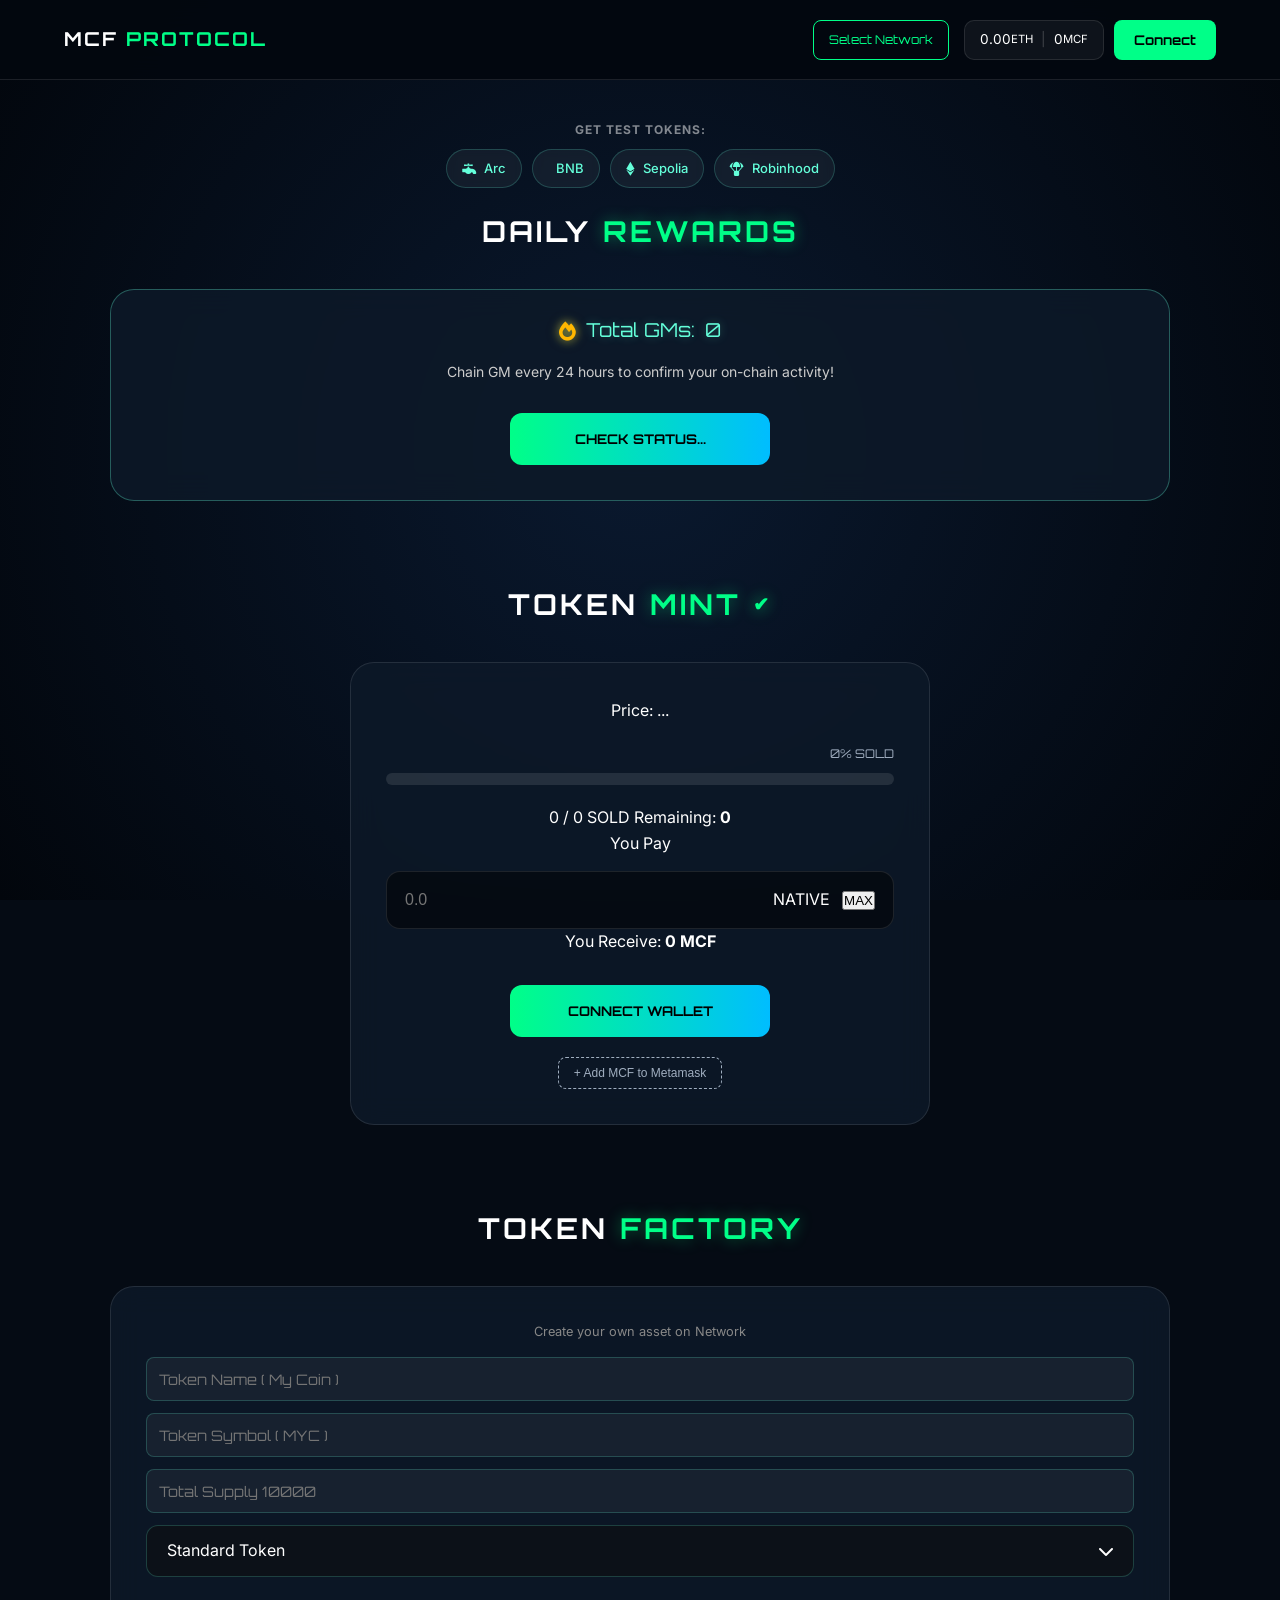
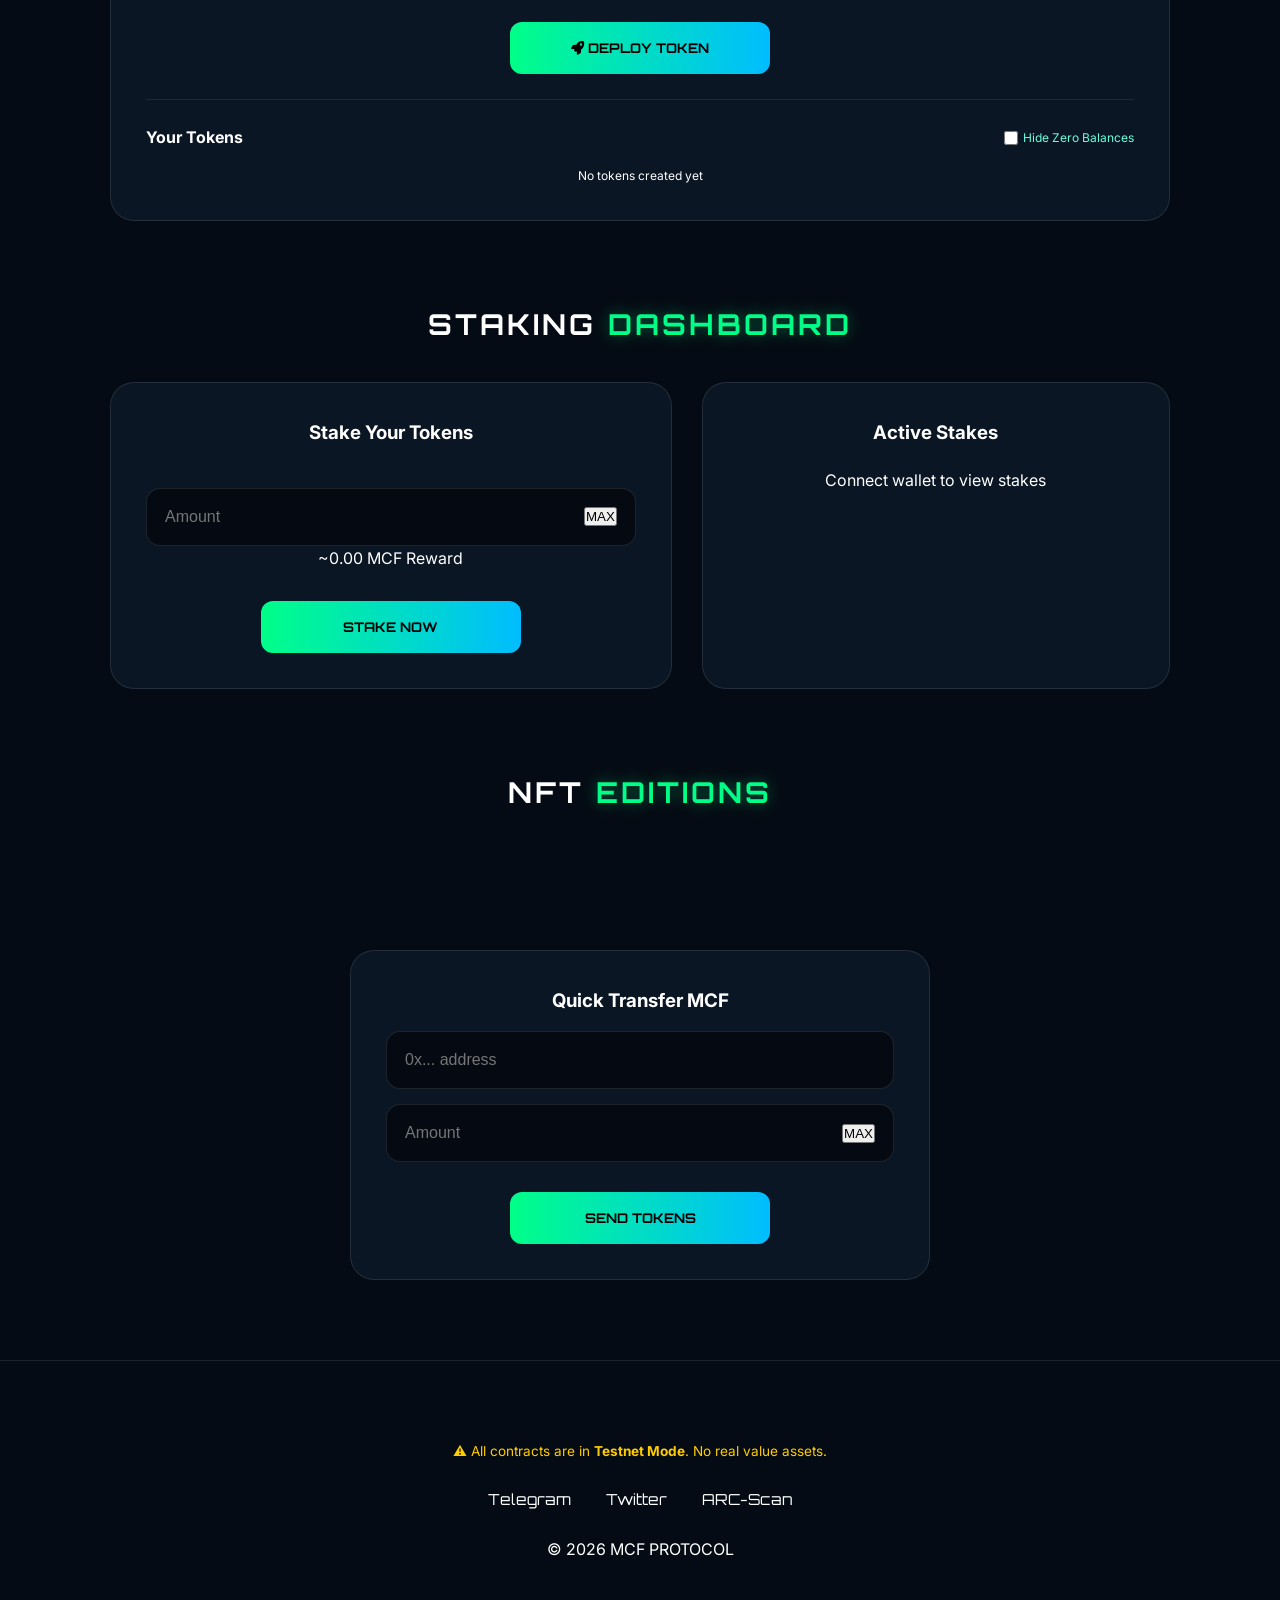
==== commit a89d67db: "Add files via upload" ====
--- a/index.html
+++ b/index.html
@@ -1,221 +1,341 @@
-<!DOCTYPE html>
-<html lang="ru">
-<head>
-    <meta charset="UTF-8">
-    <meta name="viewport" content="width=device-width, initial-scale=1.0, maximum-scale=1.0, user-scalable=no">
-    <title>MCF Ecosystem TestNet</title>
-    <link type="image/x-icon" href="https://i.ibb.co/m58shBg0/image-1.png" rel="shortcut icon">
-    <script src="https://cdnjs.cloudflare.com/ajax/libs/ethers/5.7.2/ethers.umd.min.js"></script>
-    <link href="https://fonts.googleapis.com/css2?family=Inter:wght@300;500;700;900&display=swap" rel="stylesheet">
-    <link rel="stylesheet" href="https://cdnjs.cloudflare.com/ajax/libs/font-awesome/6.0.0/css/all.min.css">
-    <link rel="stylesheet" href="style.css">
-    <style></style>
-</head>
-<body>
-
-    <svg width="0" height="0" style="position:absolute">
-        <defs>
-          <linearGradient id="cryptoGradient" x1="0%" y1="0%" x2="100%" y2="100%">
-            <stop offset="0%" style="stop-color:#0ecce6" /> <stop offset="100%" style="stop-color:#0288D1" /> </linearGradient>
-        </defs>
-      </svg>
-
-    <header>
-        <div class="brand">
-            <div class="logo-icon" style="position: relative;">
-                <span class="santa-hat">🎅</span>
-                
-                <svg xmlns="http://www.w3.org/2000/svg" width="28" 
-                height="28" viewBox="0 0 24 24" fill="none" 
-                stroke="currentColor" stroke-width="2" 
-                stroke-linecap="round" stroke-linejoin="round" 
-                class="lucide lucide-badge-check-icon lucide-badge-check">
-                <path d="M3.85 8.62a4 4 0 0 1 4.78-4.77 4 4 0 0 1 6.74 0 4 4 0 0 1 4.78 4.78 4 4 0 0 1 0 6.74 4 4 0 0 1-4.77 4.78 4 4 0 0 1-6.75 0 4 4 0 0 1-4.78-4.77 4 4 0 0 1 0-6.76Z"/>
-                <path d="m9 12 2 2 4-4"/></svg>
-                
-            </div>
-            MyCryptoFinance DEFI
-        </div>
-
-        <div class="wallet-info">
-            <div class="wallet-monitor">
-                <div class="balance-group mcf-group">
-                    <span class="balance-label">MCF</span>
-                    <span id="mcfBalanceDisplay" class="balance-value">0</span>
-                </div>
-                <div class="balance-divider"></div>
-                <div class="balance-group native-group">
-                    <span class="balance-label" id="nativeTicker">ETH</span>
-                    <span id="nativeBalanceDisplay" class="balance-value">0.000</span>
-                </div>
-            </div>
-
-            <div class="network-switcher">
-                <button id="networkBtn" class="network-select">
-                    <svg xmlns="http://www.w3.org/2000/svg" width="16" height="16" viewBox="0 0 24 24" fill="none" stroke="currentColor" stroke-width="2" stroke-linecap="round" stroke-linejoin="round" class="lucide lucide-link-icon lucide-link"><path d="M10 13a5 5 0 0 0 7.54.54l3-3a5 5 0 0 0-7.07-7.07l-1.72 1.71"/><path d="M14 11a5 5 0 0 0-7.54-.54l-3 3a5 5 0 0 0 7.07 7.07l1.71-1.71"/></svg>
-                    Chain Network</button>
-                <div id="networkDropdown" class="network-dropdown-content">
-                    <button onclick="switchNetworkByValue(5042002, 'Arc Testnet')">Arc Testnet</button>
-                    <!-- <button onclick="switchNetworkByValue(11155111, 'Sepolia')">Sepolia</button>
-                    <button onclick="switchNetworkByValue(97, 'BNB Testnet')">BNB Testnet</button>
-                    <button onclick="switchNetworkByValue(3945, 'Nexus Testnet')">Nexus Testnet</button>  -->
-                    
-                    <!-- <button onclick="switchNetworkByValue(56, 'BNB Mainnet')">BNB Mainnet</button>
-                    <button onclick="switchNetworkByValue(1, 'ETH Mainnet')">ETH Mainnet</button> 
-                    <button onclick="switchNetworkByValue(8453, 'Base')">Base</button> -->
-
-                </div>
-                
-            </div>
-    
-            <button id="connectBtn" class="btn-connect">
-                <svg xmlns="http://www.w3.org/2000/svg" width="16" height="16" 
-                viewBox="0 0 24 24" fill="none" stroke="currentColor" 
-                stroke-width="2" stroke-linecap="round" stroke-linejoin="round" 
-                class="lucide lucide-unplug-icon lucide-unplug"><path d="m19 5 3-3"/><path d="m2 22 3-3"/>
-                <path d="M6.3 20.3a2.4 2.4 0 0 0 3.4 0L12 18l-6-6-2.3 2.3a2.4 2.4 0 0 0 0 3.4Z"/>
-                <path d="M7.5 13.5 10 11"/><path d="M10.5 16.5 13 14"/>
-                <path d="m12 6 6 6 2.3-2.3a2.4 2.4 0 0 0 0-3.4l-2.6-2.6a2.4 2.4 0 0 0-3.4 0Z"/></svg>CONNECT</button>
-        </div>
-        <div class="header-garland">
-            <i></i><i></i><i></i><i></i><i></i>
-            <i></i><i></i><i></i><i></i><i></i>
-            <i></i><i></i><i></i><i></i><i></i>
-            <i></i><i></i><i></i><i></i><i></i>
-        </div>
-    </header>
-
-    <main>
-        <section class="card">
-            <h2><i class="fas fa-chart-line"></i> Mint MCF</h2>
-            <div class="stats-grid">
-                <div class="stat-box">
-                    <div class="stat-label">Price per Token</div>
-                    <div class="stat-value" id="priceDisplay">...</div>
-                </div>
-                <div class="stat-box">
-                    <div class="stat-label">Remainder</div>
-                    <div class="stat-value" id="soldDisplay">...</div>
-                </div>
-            </div>
-            <div style="position:relative; width: 100%; height: 24px; background: #020b05; border-radius: 12px; overflow: hidden; margin-bottom: 25px; border: 1px solid #333;">
-             <div id="supplyBar" style="height: 100%; width: 0%; background: var(--primary); transition: width 0.5s; box-shadow: 0 0 10px var(--primary); opacity: 0.9;"></div>
-             <div id="progressText" style="position:absolute; width:100%; text-align:center; top:0; line-height:22px; font-size:0.75rem; color:#fff; font-weight:bold; letter-spacing:1px; text-shadow: 1px 1px 3px #000; z-index: 2;">LOADING...</div>
-             </div>
-            <div class="input-group">
-                <label>You Pay (ETH)</label>
-                <div class="input-wrapper">
-                    <input type="number" id="mintAmountEth" placeholder="0.01" step="0.001">
-                    <button class="btn-max" onclick="setMaxMint()">MAX</button>
-                    <span class="currency">ETH</span>
-                </div>
-            </div>
-            <div style="margin-top: 15px; font-size: 0.9rem; color: var(--primary); font-weight: 700; text-transform: uppercase; text-align: left;">
-                Estimated Tokens to Receive:
-                <div id="calcOutput" style="font-size: 1.4rem; color: var(--primary); margin-top: 5px;">0 MCF</div>
-            </div>
-            
-            <div class="button-container">
-                <button id="mintBtn" class="space-button" onclick="mintToken()" disabled>
-                    <div class="bright-particles"></div>
-                    <span id="mintBtnText">Connect Wallet</span>
-                </button>
-            </div>
-            <div id="mintError" class="error-msg"></div>
-        </section>
-
-        <section class="card">
-            <h2><i class="fas fa-lock"></i> Staking MCF</h2>
-            <div class="staking-plans" id="stakingPlans"></div>
-            <div class="input-group">
-                <label>Amount MCF to Stake</label>
-                <div class="input-wrapper">
-                    <input type="number" id="stakeAmount" placeholder="1000">
-                    <button class="btn-max" onclick="setMaxStake()">MAX</button>
-                    <span class="currency">MCF</span>
-                </div>
-            </div>
-            <div class="staking-calculator">
-                <span style="color:var(--text-muted); font-size:0.9rem;">Estimated Reward:</span>
-                <span class="calc-val" id="stakeRewardCalc">0.00 MCF</span>
-            </div>
-            
-            <div class="button-container">
-                <button id="btnStake" class="space-button" onclick="stakeTokens()">
-                    <div class="bright-particles"></div>
-                    <span>STAKE TOKENS</span>
-                </button>
-            </div>
-            <div class="user-stakes-container" id="userStakesList">
-                <p style="text-align:center; color: var(--text-muted); font-size: 0.8rem;">Loading stakes...</p>
-            </div>
-        </section>
-
-        <section class="card">
-            <h2><i class="fas fa-paper-plane"></i> Transfer MCF</h2>
-            <div class="input-group">
-                <label>To Address</label>
-                <div class="input-wrapper"><input type="text" id="recipientAddress" placeholder="0x..."></div>
-            </div>
-            <div class="input-group" style="margin-top:15px;">
-                <label>Amount MCF</label>
-                <div class="input-wrapper">
-                    <input type="number" id="sendAmount" placeholder="100">
-                    <button class="btn-max" onclick="setMaxSend()">MAX</button>
-                    <span class="currency">MCF</span>
-                </div>
-            </div>
-            
-            <div class="button-container">
-                <button class="space-button" onclick="transferToken()">
-                    <div class="bright-particles"></div>
-                    <span>SEND TOKENS</span>
-                </button>
-            </div>
-        </section>
-
-        <section style="width: 100%;">
-            <h2 style="text-align: center; margin-top: 10px; justify-content: center;"><i class="fas fa-gem"></i> NFT Editions</h2>
-            <div class="nft-grid" id="nftGrid"></div>
-        </section>
-    </main>
-
-    <footer>
-        <div class="footer-socials">
-        
-            <button class="social-btn" onclick="addTokenToWallet()">
-                <img src="https://upload.wikimedia.org/wikipedia/commons/3/36/MetaMask_Fox.svg" style="width:20px;"> Add to MetaMask
-            </button>
-
-            <a href="https://x.com/MyCryptoFinance" class="social-btn" target="_blank"><i class="fab fa-twitter"></i> Twitter</a>
-            <a href="https://t.me/MyCryproFinance" class="social-btn" target="_blank"><i class="fab fa-telegram-plane"></i> Telegram</a>
-
-            <!-- <a href="https://sepolia.etherscan.io/address/0xb66008c221ce3699c7f50aebb07898695845e95f" 
-            class="social-btn" target="_blank"><i class="fas fa-search"></i> Etherscan</a> -->
-
-            <a href="https://testnet.arcscan.app/address/0xe33A789a973F7ed878e72D03F8a505e794D9D468?tab=contract" 
-            class="social-btn" target="_blank"><i class="fas fa-search"></i> ARCscan</a>
-
-            <!-- <a href="https://testnet.bscscan.com/token/0xb499cddddf296e247cccabab530cd21a8c36a0aa#code" 
-            class="social-btn" target="_blank"><i class="fas fa-search"></i> BNB Testnet</a> -->
-
-        </div>
-        <div class="footer-copy">
-            © 2026 MyCryptoFinance Ecosystem. <br> All Contracts are Deployed on Test Networks!
-        </div>
-    </footer>
-
-    <div id="txModal" class="modal-overlay">
-        <div class="modal-content">
-            <div id="modalIcon"></div>
-            <h3 id="modalTitle" style="color:#fff; margin-bottom:10px;">Processing</h3>
-            <div id="modalDesc" style="color:#aaa; font-size:0.9rem; margin-bottom:20px;">Waiting...</div>
-            <div id="modalLinkContainer"></div>
-            <button class="btn-close" onclick="closeModal()">Close</button>
-        </div>
-    </div>
-
-    <canvas id="snowCanvas"></canvas>
-    <script src="Java.js"></script>
-</body>
-</html>
+<!DOCTYPE html>
+<html lang="en">
+<head>
+    <meta charset="UTF-8">
+    <meta name="viewport" content="width=device-width, initial-scale=1.0, maximum-scale=1.0, user-scalable=no">
+    <title>MCF Protocol | TestNet </title>
+    <link rel="stylesheet" href="Style.css">
+    <link rel="stylesheet" href="styleGM.css">
+    <link rel="stylesheet" href="styleDeploy.css">
+    <link type="image/x-icon" href="https://i.ibb.co/m58shBg0/image-1.png" rel="shortcut icon">
+    <link rel="stylesheet" href="https://cdnjs.cloudflare.com/ajax/libs/font-awesome/6.0.0/css/all.min.css">
+    <link href="https://fonts.googleapis.com/css2?family=Orbitron:wght@400;700&family=Inter:wght@300;500;700&display=swap" rel="stylesheet">
+    <link rel="stylesheet" href="https://cdnjs.cloudflare.com/ajax/libs/font-awesome/6.0.0/css/all.min.css">
+
+</head>
+<body>
+
+    <canvas id="networkCanvas"></canvas>
+
+    <header class="navbar">
+        <div class="logo">MCF <span>PROTOCOL</span></div>
+        
+        <div class="nav-actions">
+            <div class="network-wrapper">
+                <button id="networkBtn" class="network-select">Select Network</button>
+                <div id="networkDropdown" class="dropdown-content">
+                    <div onclick="switchNetworkByValue(5042002, 'Arc Testnet')">Arc Network</div>
+                    <div onclick="switchNetworkByValue(46630, 'Robinhood')">Robinhood Chain</div>
+                    <!-- <div onclick="switchNetworkByValue(97, 'BNB Testnet')">BNB Testnet</div>
+                    <div onclick="switchNetworkByValue(11155111, 'Sepolia')">Sepolia</div> -->
+                    
+                </div>
+            </div>
+
+            <div class="wallet-info-wrapper">
+                <div class="balances-badge">
+                    <span id="nativeBalanceDisplay">0.00</span> <small id="nativeTicker">ETH</small>
+                    <span class="sep">|</span>
+                    <span id="mcfBalanceDisplay">0</span> <small>MCF</small>
+                </div>
+                <button id="connectBtn" class="connect-button">Connect</button>
+            </div>
+        </div>
+    </header>
+
+    <main class="container">
+        
+        <section class="section-block">
+
+
+            <div class="faucet-container">
+                <span class="faucet-label">Get Test Tokens:</span>
+                <div class="faucet-links">
+                    <a href="https://faucet.circle.com" target="_blank" class="faucet-chip">
+                        <i class="fas fa-faucet"></i> Arc
+                    </a>
+                    <a href="https://www.bnbchain.org/en/testnet-faucet" target="_blank" class="faucet-chip">
+                        <i class="fab fa-binance"></i> BNB
+                    </a>
+                    <a href="https://cloud.google.com/application/web3/faucet/ethereum/sepolia" target="_blank" class="faucet-chip">
+                        <i class="fab fa-ethereum"></i> Sepolia
+                    </a>
+                    <a href="https://faucet.testnet.chain.robinhood.com" target="_blank" class="faucet-chip">
+                        <i class="fas fa-parachute-box"></i> Robinhood
+                    </a>
+                </div>
+            </div>
+
+            <section class="section-block">
+                <h2 class="section-title">DAILY <span>REWARDS</span></h2>
+                <div class="gm-container">
+                    <div class="gm-card glass-card">
+                        <div class="gm-stats">
+                            <i class="fas fa-fire"></i> Total GMs: <span id="userGmCount">0</span>
+                        </div>
+            
+                        <div class="gm-info">
+                            <i class="fas fa-calendar-check" style="display: none;"></i> <p>Chain GM every 24 hours to confirm your on-chain activity!</p>
+                        </div>
+            
+                        <button id="gmBtn" class="action-btn centered-btn" onclick="handleGM()">
+                            <span id="gmBtnText">CHECK STATUS...</span>
+                        </button>
+                        
+                        <p id="gmTimerText" class="timer-display"></p>
+                    </div>
+                </div>
+            </section>
+
+            <h2 class="section-title">
+                TOKEN <span>MINT</span> <span class="title-icon-after">✔</span>
+            </h2>
+            <div class="glass-card mint-card">
+                <div class="price-info">Price: <span id="priceDisplay">...</span></div>
+                
+                <div class="progress-container">
+                    <div class="progress-label">
+                        <span id="soldPercentage">0% SOLD</span>
+                    </div>
+                    <div class="progress-bar-bg">
+                        <div id="supplyBar" class="progress-bar-fill"></div>
+                    </div>
+                </div>
+
+                <div class="progress-box">
+                    <div class="progress-text">
+                        <span id="progressText">0 / 0 SOLD</span>
+                        <span>Remaining: <b id="soldDisplay">0</b></span>
+                    </div>
+                    <div class="progress-bar-container">
+                        <div id="supplyBar" class="progress-bar-fill"></div>
+                    </div>
+                </div>
+
+                <div class="input-container">
+                    <label>You Pay</label>
+                    <div class="web3-input">
+                        <input type="number" id="mintAmountEth" placeholder="0.0">
+                        <span id="nativeTickerInput" class="token-tag" style="margin-right: 12px;">NATIVE</span>
+                        <button class="max-badge" onclick="setMaxMint()">MAX</button>
+                    </div>
+                </div>
+
+                <div class="result-calc">
+                    You Receive: <strong id="calcOutput">0 MCF</strong>
+                </div>
+
+                <button id="mintBtn" class="action-btn centered-btn" onclick="mintToken()" disabled>
+                    <span id="mintBtnText">CONNECT WALLET</span>
+                </button>
+                
+                <button class="add-token-btn" onclick="addTokenToWallet()">+ Add MCF to Metamask</button>
+            </div>
+        </section>
+
+        <section class="section-block">
+            <h2 class="section-title">TOKEN <span>FACTORY</span></h2>
+            
+            <div class="glass-card token-factory-card">
+                <p class="factory-hint">Create your own asset on <span id="currentNetworkName">Network</span></p>
+                
+                <div class="factory-inputs">
+                    <input type="text" id="tokenName" placeholder="Token Name ( My Coin )">
+                    <input type="text" id="tokenSymbol" placeholder="Token Symbol ( MYC )">
+                    <input type="number" id="tokenSupply" placeholder="Total Supply 10000">
+                    
+                    <div class="custom-select-container" id="tokenTypeContainer">
+                        <div class="select-trigger" onclick="toggleTokenSelect()">
+                            <span id="selectedTokenText">Standard Token</span>
+                            <i class="fas fa-chevron-down"></i>
+                        </div>
+                        <div class="select-options" id="tokenOptions">
+                            <div class="option" onclick="selectTokenType('Standard Token', 0)">Standard Token</div>
+                            <div class="option" onclick="selectTokenType('Burnable (Deflationary)', 1)">Burnable (Deflationary)</div>
+                            <div class="option" onclick="selectTokenType('Tax Token (5% Fee)', 2)">Tax Token (5% Fee)</div>
+                        </div>
+                        <input type="hidden" id="tokenType" value="0">
+                    </div>
+                </div>
+        
+                <button class="action-btn centered-btn mt-20" onclick="deployUserToken()">
+                    <i class="fas fa-rocket"></i> DEPLOY TOKEN
+                </button>
+        
+                <div id="factoryStatus" class="timer-display" style="text-align: center; margin-top: 15px;"></div>
+        
+                <div id="manageTokenArea" class="manage-token-area" style="display: none;">
+                    <div class="token-success-info">
+                        <p class="success-label"><i class="fas fa-check-circle"></i> Token Deployed Successfully!</p>
+                        <div class="address-copy-row">
+                            <code id="newTokenAddress">0x...</code>
+                            <button class="copy-icon-btn" id="copyMainAddr" onclick="copyMainTokenAddress()">
+                                <i class="fas fa-copy"></i>
+                            </button>
+                        </div>
+                        
+                        <div class="token-actions-row">
+                            <button class="mini-btn metamask-btn" onclick="addCurrentTokenToMetamask()">
+                                <img src="assets/metamask-fox.svg" alt="" class="btn-icon"> Add to Metamask
+                            </button>
+                        </div>
+                    </div>
+        
+                    <div class="send-created-token mt-20">
+                        <h4><i class="fas fa-paper-plane"></i> Quick Send</h4>
+                        <div class="factory-inputs">
+                            <input type="text" id="sendTokenTo" placeholder="Recipient Address (0x...)">
+                            <input type="number" id="sendTokenAmount" placeholder="Amount to send">
+                        </div>
+                        <button class="action-btn mini-btn-full mt-10" onclick="transferCreatedToken()">
+                            SEND TOKENS
+                        </button>
+                    </div>
+                </div>
+                
+                <hr style="border: 0; border-top: 1px solid rgba(100, 255, 218, 0.1); margin: 25px 0;">
+        
+                <div class="history-section">
+                    <div class="history-header" style="display: flex; justify-content: space-between; align-items: center; margin-bottom: 15px;">
+                        <h4>Your Tokens</h4>
+                        <label class="hide-zero-wrapper" style="font-size: 0.75rem; color: #64ffda; cursor: pointer; display: flex; align-items: center; gap: 5px;">
+                            <input type="checkbox" id="hideZeroCheckbox" onchange="renderUserTokens()" style="cursor: pointer;"> 
+                            Hide Zero Balances
+                        </label>
+                    </div>
+                    <div id="myTokensList" class="mini-table">
+                        <p class="empty-msg">No tokens created yet</p>
+                    </div>
+                </div>
+            </div>
+        </section>
+
+        <section class="section-block">
+            <h2 class="section-title">STAKING <span>DASHBOARD</span></h2>
+            <div class="staking-layout">
+                <div class="glass-card">
+                    <h3>Stake Your Tokens</h3>
+                    <div id="stakingPlans" class="plans-grid">
+                        </div>
+                    
+                    <div class="input-container mt-25">
+                        <div class="web3-input">
+                            <input type="number" id="stakeAmount" placeholder="Amount">
+                            <button class="max-badge" onclick="setMaxStake()">MAX</button>
+                        </div>
+                        <div id="stakeRewardCalc" class="reward-hint">~0.00 MCF Reward</div>
+                    </div>
+
+                    <button class="action-btn centered-btn" onclick="stakeTokens()">STAKE NOW</button>
+                </div>
+
+                <div class="glass-card">
+                    <h3>Active Stakes</h3>
+                    <div id="userStakesList" class="stakes-container">
+                        <p class="empty-msg">Connect wallet to view stakes</p>
+                    </div>
+                </div>
+            </div>
+        </section>
+
+        <section class="section-block">
+            <h2 class="section-title">NFT <span>EDITIONS</span></h2>
+            <div id="nftGrid" class="nft-display-grid">
+                </div>
+        </section>
+
+        <section class="section-block">
+            <div class="glass-card transfer-box">
+                <h3>Quick Transfer MCF </h3>
+                <div class="input-stack">
+                    <div class="web3-input mb-15">
+                        <input type="text" id="recipientAddress" placeholder="0x... address">
+                    </div>
+                    <div class="web3-input mb-15">
+                        <input type="number" id="sendAmount" placeholder="Amount">
+                        <button class="max-badge" onclick="setMaxSend()">MAX</button>
+                    </div>
+                    <button class="action-btn centered-btn" onclick="transferToken()">SEND TOKENS</button>
+                </div>
+            </div>
+        </section>
+    </main>
+
+    <footer class="footer">
+        <p class="testnet-alert">⚠️ All contracts are in <strong>Testnet Mode</strong>. No real value assets.</p>
+        <div class="social-links">
+            <a href="https://t.me/MyCryproFinance" target="_blank">Telegram</a>
+            <a href="https://x.com/MyCryptoFinance" target="_blank">Twitter</a>
+            <a href="https://testnet.arcscan.app/address/0xe33A789a973F7ed878e72D03F8a505e794D9D468?tab=contract" target="_blank">ARC-Scan</a>
+        </div>
+        <p class="copyright">© 2026 MCF PROTOCOL</p>
+    </footer>
+
+    <div id="txModal" class="modal-overlay">
+        <div class="modal-contentmint">
+            <button class="close-x" onclick="closeModal()">&times;</button>
+            <div id="modalIcon"></div>
+            <div id="modalDesc"></div>
+        </div>
+    </div>
+    
+    <script src="https://cdnjs.cloudflare.com/ajax/libs/ethers/5.7.2/ethers.umd.min.js"></script>
+    <script src="app.js"></script>
+    <script src="SkriptGM.js"></script>
+    <script src="DEPLOY TOKEN.js"></script>
+
+
+    <div id="tokenModal" class="modal">
+        <div class="modal-content glass-card">
+            <span class="close-modal" onclick="closeTokenModal()">&times;</span>
+            <h3 id="modalTokenName" class="modal-token-name">Manage Token</h3>
+            
+            <div class="token-management-body">
+                <div class="address-copy-row" style="background: rgba(0,0,0,0.3); padding: 10px; border-radius: 8px; margin-bottom: 15px;">
+                    <code id="modalTokenAddress" style="word-break: break-all; font-size: 0.8rem; color: #64ffda;">0x...</code>
+                    <button class="copy-icon-btn" onclick="copyModalAddress()" style="background: none; border: none; color: #64ffda; cursor: pointer;">
+                        <i class="fas fa-copy"></i>
+                    </button>
+                </div>
+                
+                <button class="metamask-btn-modal" onclick="addModalTokenToMetamask()">
+                    <img src="assets/metamask-fox.svg" alt="" style="width: 20px;">
+                    Add to Metamask
+                </button>
+    
+                <div class="quick-send-section">
+                    <h4 class="send-title"><i class="fas fa-paper-plane"></i> Quick Send</h4>
+                    <input type="text" id="modalSendTo" class="modal-input" placeholder="Recipient Address (0x...)">
+                    <input type="number" id="modalSendAmount" class="modal-input" placeholder="Amount to send">
+                    <button class="action-btn" style="width: 100%; margin-top: 0px;" onclick="transferFromModal()">
+                        SEND TOKENS
+                    </button>
+                </div>
+            </div>
+        </div>
+    </div>
+
+    <div id="statusModal" class="modal">
+        <div class="modal-content glass-card" style="text-align: center; padding: 30px 20px; max-width: 380px;">
+            <div id="statusIcon" class="status-icon-container" style="font-size: 50px; margin-bottom: 15px;">
+                <i class="fas fa-spinner fa-spin" style="color: #64ffda;"></i>
+            </div>
+            <h3 id="statusTitle" style="margin-bottom: 10px; font-size: 1.4rem;">Processing...</h3>
+            <p id="statusMessage" style="color: rgba(255,255,255,0.7); font-size: 0.9rem; margin-bottom: 15px; line-height: 1.4;">
+                Please confirm the transaction in your wallet.
+            </p>
+    
+            <div id="txLinkContainer" style="display: none; margin-bottom: 20px;">
+                <a id="statusTxLink" href="#" target="_blank" style="color: #64ffda; text-decoration: none; font-size: 0.8rem; border-bottom: 1px dotted #64ffda;">
+                    <i class="fas fa-external-link-alt"></i> View on Explorer
+                </a>
+            </div>
+    
+            <button id="statusCloseBtn" class="action-btn" style="display: none; width: auto; min-width: 140px; margin: 0 auto; padding: 10px 30px;" onclick="closeStatusModal()">
+                Completed!
+            </button>
+        </div>
+    </div>
+
+</body>
+</html>
--- a/Style.css
+++ b/Style.css
@@ -0,0 +1,620 @@
+:root {
+    --primary: #00ff88;
+    --primary-glow: rgba(0, 255, 136, 0.4);
+    --bg: #050b14;
+    --card-bg: rgba(13, 25, 41, 0.85);
+    --border: rgba(255, 255, 255, 0.1);
+    --text: #ffffff;
+    --text-dim: #a0aec0;
+}
+
+* { box-sizing: border-box; margin: 0; padding: 0; -webkit-tap-highlight-color: transparent; }
+
+body {
+    background: var(--bg);
+    color: var(--text);
+    font-family: 'Inter', sans-serif;
+    line-height: 1.6;
+    overflow-x: hidden;
+}
+
+#networkCanvas {
+    position: fixed;
+    top: 0;
+    left: 0;
+    width: 100%;
+    height: 100%;
+    z-index: -1; /* Чтобы фон был сзади контента */
+    background: radial-gradient(circle at center, #0a192f 0%, #02060c 100%);
+  }
+
+/* NAVBAR CALIBRATION */
+.navbar {
+    position: fixed; top: 0; width: 100%; height: 80px;
+    display: flex; justify-content: space-between; align-items: center;
+    padding: 0 5%; background: rgba(3, 8, 15, 0.95);
+    backdrop-filter: blur(15px); border-bottom: 1px solid var(--border); z-index: 2000;
+}
+
+.logo { font-family: 'Orbitron', sans-serif; font-weight: 700; letter-spacing: 2px; font-size: 1.2rem; }
+.logo span { color: var(--primary); }
+
+.nav-actions { display: flex; align-items: center; gap: 15px; }
+
+/* NETWORK DROPDOWN FIX */
+.network-wrapper { position: relative; }
+
+.network-select {
+    background: transparent; border: 1px solid var(--primary); color: var(--primary);
+    padding: 0 15px; border-radius: 8px; font-family: 'Orbitron', sans-serif;
+    font-size: 0.75rem; cursor: pointer; height: 40px; transition: 0.3s;
+    display: flex; align-items: center; justify-content: center;
+}
+.network-select:hover { background: var(--primary-glow); }
+
+.dropdown-content {
+    display: none; /* Скрыто по умолчанию */
+    position: absolute; 
+    top: calc(100% + 10px); 
+    right: 0;
+    background: #0d1929;
+    min-width: 180px;
+    border: 1px solid var(--primary);
+    border-radius: 12px;
+    overflow: hidden;
+    z-index: 3000;
+    box-shadow: 0 10px 30px rgba(0,0,0,0.8);
+}
+
+
+
+.progress-container {
+    margin: 20px 0;
+    width: 100%;
+}
+
+.progress-label {
+    font-size: 0.75rem;
+    color: var(--text-dim);
+    margin-bottom: 8px;
+    text-align: right;
+    font-family: 'Orbitron', sans-serif;
+}
+
+/* Серый фон (дорожка) */
+.progress-bar-bg {
+    width: 100%;
+    height: 12px; /* Высота должна быть явно указана */
+    background: rgba(255, 255, 255, 0.1); 
+    border-radius: 10px;
+    overflow: hidden; /* Чтобы заливка не вылезала за края */
+    margin: 10px 0;
+}
+
+/* Цветная полоска прогресса */
+.progress-bar-fill {
+    height: 100%; /* Занимает всю высоту родителя */
+    width: 0%;    /* Меняется через JS */
+    background: linear-gradient(90deg, #00ff88, #00bdff); /* Яркий градиент */
+    box-shadow: 0 0 15px rgba(0, 255, 136, 0.5); /* Свечение */
+    transition: width 1s ease-in-out; /* Плавное движение */
+}
+
+/* Класс который добавляется через JS */
+.dropdown-content.show { display: block !important; }
+
+.dropdown-content div {
+    padding: 12px 20px; color: #fff; font-size: 0.85rem;
+    cursor: pointer; transition: 0.2s; border-bottom: 1px solid var(--border);
+}
+.dropdown-content div:last-child { border-bottom: none; }
+.dropdown-content div:hover { background: var(--primary); color: #000; }
+
+.wallet-info-wrapper { display: flex; align-items: center; gap: 10px; }
+
+.balances-badge {
+    background: rgba(255,255,255,0.05); padding: 0 15px; height: 40px;
+    border-radius: 10px; font-size: 0.85rem; border: 1px solid var(--border);
+    display: flex; align-items: center;
+}
+.sep { margin: 0 8px; opacity: 0.2; }
+
+.connect-button {
+    background: var(--primary); color: #000; border: none;
+    padding: 0 20px; border-radius: 8px; font-weight: 700;
+    font-family: 'Orbitron', sans-serif; cursor: pointer; height: 40px;
+    transition: 0.3s;
+}
+.connect-button:hover { box-shadow: 0 0 15px var(--primary-glow); transform: translateY(-1px); }
+
+/* LAYOUT & CARDS */
+.container { max-width: 1100px; margin: 120px auto 40px; padding: 0 20px; }
+.section-block { margin-bottom: 80px; text-align: center; }
+
+.section-title {
+    font-family: 'Orbitron', sans-serif; font-size: 1.8rem;
+    margin-bottom: 35px; letter-spacing: 3px; display: inline-block;
+    width: 100%; text-align: center;
+}
+.section-title span { color: var(--primary); text-shadow: 0 0 15px var(--primary-glow); }
+
+.glass-card {
+    background: var(--card-bg); backdrop-filter: blur(15px);
+    border: 1px solid var(--border); border-radius: 24px;
+    padding: 35px; margin: 0 auto; width: 100%;
+}
+
+.mint-card, .transfer-box { max-width: 580px; }
+
+/* STAKING LAYOUT */
+.staking-layout { display: grid; grid-template-columns: 1.2fr 1fr; gap: 30px; }
+.plans-grid { display: grid; grid-template-columns: repeat(2, 1fr); gap: 15px; margin-top: 25px; }
+
+.plan-card {
+    background: rgba(255,255,255,0.03); border: 1px solid var(--border);
+    padding: 20px; border-radius: 15px; cursor: pointer; transition: 0.3s;
+}
+.plan-card.selected { border-color: var(--primary); background: rgba(0, 255, 136, 0.05); }
+
+.stakes-container { margin-top: 20px; display: flex; flex-direction: column; gap: 15px; }
+.stake-row {
+    background: rgba(0,0,0,0.4); border: 1px solid var(--border);
+    padding: 20px; border-radius: 18px; text-align: left;
+}
+
+.stake-header {
+    display: flex;
+    justify-content: space-between; /* Расталкивает элементы по краям */
+    align-items: center;
+    font-family: 'Orbitron', sans-serif;
+    font-weight: 700;
+    color: var(--primary);
+    margin-bottom: 8px; /* Небольшой отступ от строки с наградой */
+}
+
+/* Стиль для кнопки разстейка */
+.btn-claim {
+    width: 100%;
+    margin-top: 15px;
+    padding: 12px;
+    background: linear-gradient(135deg, rgba(0, 255, 136, 0.1), rgba(0, 189, 255, 0.1));
+    border: 1px solid var(--primary);
+    color: var(--primary);
+    border-radius: 12px;
+    font-family: 'Orbitron', sans-serif;
+    font-size: 0.8rem;
+    font-weight: 700;
+    text-transform: uppercase;
+    letter-spacing: 1px;
+    cursor: pointer;
+    transition: all 0.3s ease;
+    box-shadow: 0 0 10px rgba(0, 255, 136, 0.1);
+}
+
+.btn-claim:hover:not(:disabled) {
+    background: var(--primary);
+    color: #000;
+    box-shadow: 0 0 20px var(--primary-glow);
+    transform: translateY(-2px);
+}
+
+.btn-claim:active:not(:disabled) {
+    transform: translateY(0);
+}
+
+/* Состояние, когда кнопка заблокирована (LOCKED) */
+.btn-claim:disabled {
+    border-color: #444;
+    color: #666;
+    background: rgba(255, 255, 255, 0.05);
+    cursor: not-allowed;
+    box-shadow: none;
+}
+
+
+/* NFT EDITIONS */
+/* Состояние MINT (Активная кнопка) */
+.btn-mint-nft {
+    background: #ffffff !important; /* Белый фон как на скрине */
+    color: #000000 !important;    /* Черный текст */
+    border-radius: 25px;
+    cursor: pointer;
+    transition: 0.3s;
+}
+
+.btn-mint-nft:hover {
+    background: var(--primary) !important; /* Зеленый при наведении */
+    box-shadow: 0 0 15px var(--primary-glow);
+}
+
+/* Состояние ALREADY MINTED (Заблокированная кнопка) */
+.btn-mint-nft:disabled {
+    background: rgba(0, 255, 136, 0.05) !important; /* Почти прозрачный зеленый фон */
+    color: rgba(0, 255, 136, 0.5) !important;       /* Зеленый текст 0.5 прозрачности */
+    border: 1px solid rgba(0, 255, 136, 0.2) !important; 
+    cursor: not-allowed;
+}
+
+.nft-display-grid {
+    display: grid; grid-template-columns: repeat(auto-fill, minmax(200px, 1fr));
+    gap: 30px; padding-top: 20px; 
+}
+.nft-card { 
+    background: var(--card-bg); padding: 20px; border-radius: 20px; 
+    border: 1px solid var(--border); transition: 0.3s;
+}
+.nft-card:hover { border-color: var(--primary); transform: translateY(-5px); }
+.nft-image { width: 100%; border-radius: 150px; margin-bottom: 15px; }
+
+/* INPUTS & BUTTONS */
+.web3-input {
+    background: rgba(0,0,0,0.5); border: 1px solid var(--border);
+    border-radius: 14px; display: flex; align-items: center; padding: 5px 18px;
+    margin-top: 15px;
+}
+.web3-input input {
+    background: transparent; border: none; color: #fff; padding: 14px 0;
+    width: 100%; outline: none; font-size: 1rem;
+}
+
+.action-btn {
+    background: linear-gradient(90deg, #00ff88, #00bdff);
+    color: #000; border: none; border-radius: 12px;
+    font-family: 'Orbitron', sans-serif; font-weight: 700;
+    cursor: pointer; transition: 0.3s; text-transform: uppercase;
+}
+.centered-btn { padding: 18px 45px; min-width: 260px; margin: 30px auto 0; display: block; }
+
+.add-token-btn {
+    background: transparent; border: 1px dashed var(--text-dim); color: var(--text-dim);
+    font-size: 0.75rem; margin-top: 20px; padding: 8px 15px; border-radius: 8px;
+    cursor: pointer; transition: 0.3s;
+}
+.add-token-btn:hover { border-color: var(--primary); color: var(--primary); }
+
+/* FOOTER */
+.footer { padding: 80px 20px 40px; text-align: center; border-top: 1px solid var(--border); margin-top: 50px; }
+.testnet-alert { color: #ffcc00; font-size: 0.85rem; margin-bottom: 25px; }
+.social-links { display: flex; justify-content: center; gap: 35px; margin-bottom: 25px; }
+.social-links a { color: #fff; text-decoration: none; font-size: 0.95rem; font-family: 'Orbitron'; transition: 0.3s; }
+.social-links a:hover { color: var(--primary); text-shadow: 0 0 10px var(--primary-glow); }
+
+/* MOBILE ADAPTATION */
+@media (max-width: 768px) {
+    .navbar { 
+        height: auto !important; 
+        padding: 12px 10px !important; 
+        flex-direction: column !important; /* Логотип будет над кнопками */
+        gap: 12px !important;
+        background: rgba(2, 6, 12, 0.98);
+        border-bottom: 1px solid rgba(100, 255, 218, 0.15);
+        position: fixed;
+        width: 100%;
+        top: 0;
+        left: 0;
+    }
+
+    /* 1. ЛОГОТИП - ТЕПЕРЬ СВЕРХУ */
+    .logo { 
+        order: 1 !important; 
+        margin: 0 auto !important; 
+        font-size: 1.3rem;
+        display: block !important;
+        text-align: center;
+        width: 100%;
+    }
+
+    /* 2. КОНТЕЙНЕР ДЛЯ НИЖНЕГО РЯДА (Баланс + Сеть + Коннект) */
+    .nav-actions {
+        display: flex !important;
+        flex-direction: row !important; /* Все в одну линию под логотипом */
+        justify-content: space-between !important;
+        align-items: center !important;
+        width: 100% !important;
+        order: 2 !important;
+        gap: 6px !important;
+    }
+
+    /* БАЛАНС - СЛЕВА (нормальный, не сломанный) */
+    .balances-badge { 
+        display: flex !important; 
+        order: 1 !important; 
+        flex: 1 !important;
+        justify-content: center;
+        align-items: center;
+        background: rgba(255, 255, 255, 0.05);
+        padding: 0 5px !important;
+        border-radius: 6px;
+        height: 36px; /* Такая же высота, как у кнопок */
+        font-size: 0.65rem !important; 
+        border: 1px solid rgba(100, 255, 218, 0.1);
+        white-space: nowrap;
+    }
+
+    /* СЕТЬ - ПО ЦЕНТРУ */
+    .network-wrapper {
+        order: 2 !important;
+        flex: 1.2 !important;
+    }
+
+    /* КОШЕЛЕК - СПРАВА */
+    .wallet-info-wrapper {
+        display: contents; 
+    }
+
+    .connect-button {
+        order: 3 !important;
+        flex: 1 !important;
+        background: #00ffaa !important;
+        color: #000 !important;
+    }
+
+    /* Общий стиль для кнопок в ряду */
+    .network-select, .connect-button { 
+        width: 100% !important;
+        height: 36px !important;
+        font-size: 0.7rem !important; 
+        padding: 0 4px !important;
+        border-radius: 6px !important;
+        font-weight: bold;
+    }
+
+    .container { 
+        margin-top: 180px !important; 
+    }
+}
+
+/* MODAL FIX */
+/* --- MODAL SYSTEM CALIBRATION --- */
+.modal-overlay {
+    position: fixed; 
+    top: 0; 
+    left: 0; 
+    width: 100%; 
+    height: 100%;
+    background: rgba(3, 8, 15, 0.9); /* Более глубокий фон */
+    backdrop-filter: blur(8px);
+    z-index: 5000; 
+    display: none; /* Переключается через JS */
+    align-items: center; 
+    justify-content: center; 
+    padding: 20px;
+}
+
+.modal-contentmint {
+    background: #0d1929; 
+    border: 1px solid var(--primary);
+    padding: 40px 30px; 
+    border-radius: 24px; 
+    position: relative; 
+    width: 100%; 
+    max-width: 450px;
+    
+    /* Центрирование контента внутри */
+    display: flex;
+    flex-direction: column;
+    align-items: center;
+    text-align: center; 
+    box-shadow: 0 0 30px rgba(0, 255, 136, 0.15);
+}
+
+.close-x {
+    position: absolute; 
+    top: 15px; 
+    right: 20px;
+    background: transparent;
+    border: none;
+    color: var(--text-dim);
+    font-size: 1.8rem;
+    line-height: 1;
+    cursor: pointer;
+    transition: 0.2s;
+}
+
+.close-x:hover {
+    color: var(--primary);
+    transform: rotate(90deg);
+}
+
+#modalIcon {
+    font-size: 3.5rem;
+    margin-bottom: 20px;
+    display: flex;
+    justify-content: center;
+    align-items: center;
+}
+
+#modalDesc {
+    width: 100%;
+    display: flex;
+    flex-direction: column;
+    align-items: center; /* Центрирует все дочерние элементы (h3, p, div) */
+}
+
+#modalDesc h3 {
+    margin: 10px 0;
+    font-family: 'Orbitron', sans-serif;
+    letter-spacing: 1px;
+}
+
+#modalDesc p {
+    margin: 5px 0;
+    color: var(--text-dim);
+    font-size: 0.95rem;
+}
+
+#modalDesc a {
+    margin-top: 10px;
+    display: inline-block;
+}
+
+/* Спиннер тоже должен быть по центру */
+.spinner {
+    width: 50px; 
+    height: 50px;
+    border: 4px solid rgba(255, 255, 255, 0.1);
+    border-top: 4px solid var(--primary);
+    border-radius: 50%;
+    animation: spin 1s linear infinite;
+}
+
+/* Анимация вращения */
+@keyframes spin {
+    0% { transform: rotate(0deg); }
+    100% { transform: rotate(360deg); }
+}
+
+/* Убедись, что у класса .spinner прописаны эти свойства */
+.spinner {
+    width: 40px;
+    height: 40px;
+    border: 4px solid rgba(0, 255, 136, 0.1); /* Бледный след */
+    border-top: 4px solid var(--primary);    /* Яркая движущаяся часть */
+    border-radius: 50%;
+    margin: 0 auto 20px;
+    animation: spin 1s linear infinite;      /* Теперь заработает! */
+}
+
+
+.section-title {
+    display: flex;
+    align-items: center;
+    justify-content: center;
+    gap: 12px; /* Отступ между текстом и иконкой */
+}
+
+.title-icon-after {
+    color: var(--primary); /* Твой зеленый цвет */
+    font-size: 1.2rem;     /* Размер иконки */
+    filter: drop-shadow(0 0 8px var(--primary-glow)); /* Неоновое свечение */
+    /* Можно добавить небольшую анимацию пульсации */
+    animation: pulse-glow 2s infinite;
+}
+
+@keyframes pulse-glow {
+    0% { opacity: 0.7; }
+    50% { opacity: 1; transform: scale(1.1); }
+    100% { opacity: 0.7; }
+}
+
+
+/* Контейнер для кранов */
+.faucet-container {
+    display: flex;
+    flex-direction: column;
+    align-items: center;
+    gap: 10px;
+    margin-bottom: 20px;
+    font-family: 'Inter', sans-serif;
+}
+
+.faucet-label {
+    font-size: 12px;
+    text-transform: uppercase;
+    color: rgba(255, 255, 255, 0.5);
+    letter-spacing: 1px;
+    font-weight: 700;
+}
+
+.faucet-links {
+    display: flex;
+    gap: 10px;
+    flex-wrap: wrap;
+    justify-content: center;
+}
+
+/* Стиль кнопок-чипов */
+.faucet-chip {
+    background: rgba(255, 255, 255, 0.05);
+    border: 1px solid rgba(100, 255, 218, 0.2);
+    padding: 8px 15px;
+    border-radius: 20px;
+    color: #64ffda;
+    text-decoration: none;
+    font-size: 13px;
+    font-weight: 500;
+    transition: all 0.3s ease;
+    display: flex;
+    align-items: center;
+    gap: 8px;
+    backdrop-filter: blur(5px);
+}
+
+.faucet-chip i {
+    font-size: 14px;
+}
+
+/* Эффект при наведении */
+.faucet-chip:hover {
+    background: rgba(100, 255, 218, 0.1);
+    border-color: #64ffda;
+    box-shadow: 0 0 15px rgba(100, 255, 218, 0.3);
+    transform: translateY(-2px);
+}
+
+/* Адаптивность для мобилок */
+@media (max-width: 480px) {
+    .faucet-chip {
+        padding: 6px 12px;
+        font-size: 11px;
+    }
+}
+
+
+
+@media (max-width: 768px) {
+    /* 1. Выстраиваем карточки (Stake и Active Stakes) вертикально */
+    .staking-layout {
+        display: flex !important;
+        flex-direction: column !important;
+        gap: 20px !important;
+        width: 100% !important;
+        padding: 0 10px !important;
+    }
+
+    /* 2. Карточки на всю ширину */
+    .glass-card {
+        width: 100% !important;
+        padding: 20px 15px !important;
+        box-sizing: border-box !important;
+    }
+
+    /* 3. Сетка планов (2 в ряд, а не 4 или 1) */
+    .plans-grid {
+        display: grid !important;
+        grid-template-columns: 1fr 1fr !important; /* Два плана в ряд - самое удобное для пальцев */
+        gap: 10px !important;
+        width: 100% !important;
+    }
+
+    /* Уменьшаем шрифты в планах, чтобы цифры не вылезали */
+    .plans-grid div {
+        padding: 12px 5px !important;
+        font-size: 0.8rem !important;
+    }
+
+    /* 4. Поле ввода и кнопка MAX */
+    .web3-input {
+        width: 100% !important;
+        display: flex !important;
+    }
+
+    .web3-input input {
+        flex: 1 !important;
+        font-size: 1rem !important; /* Чтобы iOS не увеличивал экран при фокусе */
+    }
+
+    /* 5. Кнопка STAKE NOW на всю ширину */
+    .centered-btn {
+        width: 100% !important;
+        margin: 20px 0 0 0 !important;
+        height: 50px !important;
+        font-size: 1rem !important;
+    }
+
+    /* 6. Заголовок секции */
+    .section-title {
+        font-size: 1.5rem !important;
+        margin-bottom: 20px !important;
+    }
+}
--- a/styleGM.css
+++ b/styleGM.css
@@ -0,0 +1,67 @@
+.gm-container {
+    margin-bottom: 30px;
+    text-align: center;
+}
+
+.gm-card {
+    padding: 25px !important;
+    border: 1px solid rgba(100, 255, 218, 0.3) !important;
+}
+
+.gm-info {
+    margin-bottom: 20px;
+    color: #ccc;
+    font-size: 14px;
+}
+
+.gm-info i {
+    font-size: 24px;
+    color: #64ffda;
+    margin-bottom: 10px;
+    display: block;
+}
+
+/* Пульсация доступной кнопки */
+.gm-ready {
+    box-shadow: 0 0 15px rgba(100, 255, 218, 0.4);
+    animation: pulse-border 2s infinite;
+}
+
+@keyframes pulse-border {
+    0% { transform: scale(1); box-shadow: 0 0 0 0 rgba(100, 255, 218, 0.4); }
+    70% { transform: scale(1.02); box-shadow: 0 0 0 10px rgba(100, 255, 218, 0); }
+    100% { transform: scale(1); box-shadow: 0 0 0 0 rgba(100, 255, 218, 0); }
+}
+
+/* Вид неактивной кнопки */
+.gm-btn-disabled {
+    background: #1a1f26 !important;
+    color: #555 !important;
+    border-color: #333 !important;
+    cursor: not-allowed !important;
+    pointer-events: none;
+}
+
+.timer-display {
+    margin-top: 10px;
+    font-family: 'Orbitron', sans-serif;
+    font-size: 12px;
+    color: #64ffda;
+}
+
+.gm-stats {
+    font-family: 'Orbitron', sans-serif;
+    font-size: 1.2rem;
+    color: #64ffda; /* Твой основной неоновый цвет */
+    margin-bottom: 15px;
+    display: flex;
+    align-items: center;
+    justify-content: center;
+    gap: 10px;
+    text-shadow: 0 0 10px rgba(100, 255, 218, 0.3);
+}
+
+.gm-stats i {
+    color: #ffb700; /* Цвет огня - золотисто-оранжевый */
+    filter: drop-shadow(0 0 5px rgba(255, 183, 0, 0.6));
+}
--- a/styleDeploy.css
+++ b/styleDeploy.css
@@ -0,0 +1,476 @@
+/* ============================================================
+   1. ПАНЕЛЬ СОЗДАНИЯ ТОКЕНОВ (TOKEN FACTORY)
+   Оформление полей ввода, подсказок и выбора типа токена
+   ============================================================ */
+
+   .factory-inputs {
+    display: flex;
+    flex-direction: column;
+    gap: 12px;
+    margin-top: 15px;
+}
+
+.factory-inputs input {
+    background: rgba(255, 255, 255, 0.05);
+    border: 1px solid rgba(100, 255, 218, 0.2);
+    padding: 12px;
+    border-radius: 8px;
+    color: white;
+    font-family: 'Orbitron', sans-serif;
+    font-size: 0.9rem;
+}
+
+.factory-hint {
+    color: #888;
+    font-size: 0.8rem;
+    margin-bottom: 10px;
+}
+
+/* Стилизация стандартного выпадающего списка */
+.factory-select {
+    background: rgba(15, 23, 42, 0.8);
+    border: 1px solid rgba(100, 255, 218, 0.3);
+    color: white;
+    padding: 12px;
+    border-radius: 8px;
+    font-family: 'Orbitron', sans-serif;
+    cursor: pointer;
+    appearance: none;
+    background-image: url("data:image/svg+xml,...");
+}
+
+/* ============================================================
+   2. КАСТОМНЫЙ ВЫПАДАЮЩИЙ СПИСОК (CUSTOM SELECT)
+   Дизайн селектора, имитирующего выбор сети
+   ============================================================ */
+
+.custom-select-container {
+    position: relative;
+    width: 100%;
+    margin-bottom: 15px;
+}
+
+.select-trigger {
+    background: rgba(13, 17, 23, 0.8);
+    border: 1px solid rgba(100, 255, 218, 0.2);
+    color: white;
+    padding: 12px 20px;
+    border-radius: 12px;
+    cursor: pointer;
+    display: flex;
+    justify-content: space-between;
+    align-items: center;
+    transition: all 0.3s ease;
+}
+
+.select-trigger:hover {
+    border-color: #64ffda;
+    background: rgba(100, 255, 218, 0.05);
+}
+
+.select-options {
+    position: absolute;
+    top: calc(100% + 5px);
+    left: 0;
+    right: 0;
+    background: #0d1117;
+    border: 1px solid #64ffda;
+    border-radius: 12px;
+    display: none;
+    z-index: 1000;
+    overflow: hidden;
+    box-shadow: 0 10px 30px rgba(0,0,0,0.5);
+}
+
+.option {
+    padding: 12px 20px;
+    color: rgba(255, 255, 255, 0.8);
+    cursor: pointer;
+    transition: all 0.2s;
+}
+
+.option:hover {
+    background: rgba(100, 255, 218, 0.1);
+    color: #64ffda;
+}
+
+.custom-select-container.open .select-options {
+    display: block;
+    animation: fadeIn 0.2s ease-out;
+}
+
+.custom-select-container.open i {
+    transform: rotate(180deg);
+}
+
+@keyframes fadeIn {
+    from { opacity: 0; transform: translateY(-10px); }
+    to { opacity: 1; transform: translateY(0); }
+}
+
+/* ============================================================
+   3. СПИСОК ТОКЕНОВ ПОЛЬЗОВАТЕЛЯ (YOUR TOKENS)
+   Отображение карточек токенов, балансов и кнопок управления
+   ============================================================ */
+
+.manage-token-area {
+    margin-top: 25px;
+    padding: 15px;
+    background: rgba(100, 255, 218, 0.05);
+    border-radius: 12px;
+    border: 1px dashed rgba(100, 255, 218, 0.3);
+}
+
+.mini-table {
+    margin-top: 15px;
+    font-size: 0.75rem;
+    max-height: 150px;
+    overflow-y: auto;
+}
+
+.token-item {
+    background: rgba(255, 255, 255, 0.03);
+    border: 1px solid rgba(100, 255, 218, 0.1);
+    border-radius: 8px;
+    padding: 10px;
+    margin-bottom: 8px;
+    display: flex;
+    justify-content: space-between;
+    align-items: center;
+}
+
+.token-info {
+    display: flex;
+    flex-direction: column;
+    gap: 3px;
+}
+
+.token-name-tag {
+    color: #64ffda;
+    font-size: 0.85rem;
+}
+
+.token-ticker {
+    font-weight: 300;
+    font-family: 'Courier New', Courier, monospace;
+}
+
+.token-addr-small {
+    font-size: 0.7rem;
+    color: #888;
+}
+
+.balance-display {
+    background: rgba(100, 255, 218, 0.05);
+    padding: 2px 8px;
+    border-radius: 4px;
+    border: 1px solid rgba(100, 255, 218, 0.1);
+    font-family: 'monospace';
+}
+
+.balance-display:hover {
+    background: rgba(100, 255, 218, 0.15);
+    border-color: rgba(100, 255, 218, 0.5);
+}
+
+.hide-zero-wrapper {
+    transition: opacity 0.3s;
+    user-select: none;
+}
+
+.hide-zero-wrapper:hover {
+    opacity: 0.8;
+}
+
+#hideZeroCheckbox {
+    accent-color: #64ffda;
+    width: 14px;
+    height: 14px;
+}
+
+.token-actions {
+    display: flex;
+    gap: 8px;
+}
+
+.mini-copy-btn, .mini-add-btn {
+    background: none;
+    border: 1px solid rgba(100, 255, 218, 0.3);
+    color: #64ffda;
+    padding: 5px 8px;
+    border-radius: 4px;
+    cursor: pointer;
+    transition: 0.3s;
+}
+
+.mini-copy-btn:hover, .mini-add-btn:hover {
+    background: rgba(100, 255, 218, 0.1);
+}
+
+/* ============================================================
+   4. МОДАЛЬНЫЕ ОКНА (MODALS SYSTEM)
+   Общие стили для окон транзакций, управления и статуса
+   ============================================================ */
+
+.modal {
+    display: none; 
+    position: fixed; 
+    z-index: 10000; 
+    left: 0; 
+    top: 0; 
+    width: 100%; 
+    height: 100%; 
+    background-color: rgba(0, 0, 0, 0.85);
+    backdrop-filter: blur(8px);
+    align-items: center; 
+    justify-content: center;
+    padding: 20px;
+}
+
+.modal-content {
+    position: relative;
+    width: 100%;
+    max-width: 420px;
+    background: rgba(16, 20, 24, 0.95);
+    border: 1px solid rgba(100, 255, 218, 0.2);
+    border-radius: 20px;
+    padding: 30px 25px;
+    box-shadow: 0 20px 50px rgba(0, 0, 0, 0.5);
+    transform: translateY(20px);
+    opacity: 0;
+    transition: all 0.3s ease-out;
+}
+
+.modal.active {
+    display: flex;
+}
+
+.modal.active .modal-content {
+    transform: translateY(0);
+    opacity: 1;
+}
+
+.close-modal {
+    position: absolute;
+    right: 20px;
+    top: 15px;
+    color: #64ffda;
+    font-size: 28px;
+    cursor: pointer;
+}
+
+.close-modal:hover { color: #fff; }
+
+.modal-input {
+    background: rgba(0, 0, 0, 0.2) !important;
+    border: 1px solid rgba(100, 255, 218, 0.1) !important;
+    color: #fff !important;
+    padding: 12px !important;
+    margin-bottom: 10px !important;
+    width: 100%;
+    box-sizing: border-box;
+}
+
+.modal-input:focus {
+    border-color: #64ffda !important;
+    background: rgba(100, 255, 218, 0.05) !important;
+    outline: none;
+}
+
+.metamask-btn-modal {
+    background: rgba(255, 255, 255, 0.05);
+    border: 1px solid rgba(100, 255, 218, 0.3);
+    color: #fff;
+    padding: 12px;
+    border-radius: 8px;
+    cursor: pointer;
+    display: flex;
+    align-items: center;
+    justify-content: center;
+    gap: 10px;
+    transition: 0.3s;
+    font-weight: 500;
+    width: 100%;
+    margin-bottom: 20px;
+}
+
+.metamask-btn-modal:hover {
+    background: rgba(100, 255, 218, 0.1);
+    border-color: #64ffda;
+    box-shadow: 0 0 15px rgba(100, 255, 218, 0.2);
+}
+
+.send-title {
+    display: flex;
+    align-items: center;
+    justify-content: center;
+    gap: 8px;
+    color: #64ffda;
+    text-transform: uppercase;
+    font-size: 0.9rem;
+    letter-spacing: 1px;
+    margin-bottom: 15px;
+}
+
+/* Компактные кнопки в модальных окнах */
+#tokenModal .action-btn, 
+#statusCloseBtn {
+    width: auto !important;
+    min-width: 160px;
+    margin: 20px auto 0;
+    display: block;
+    padding: 10px 25px;
+    border-radius: 25px;
+    font-size: 0.85rem;
+    font-weight: 600;
+    letter-spacing: 1px;
+    background: linear-gradient(90deg, #00f2fe 0%, #4facfe 100%);
+    box-shadow: 0 4px 15px rgba(0, 242, 254, 0.3);
+    border: none;
+    cursor: pointer;
+    transition: all 0.3s ease;
+}
+
+#tokenModal .action-btn:hover, 
+#statusCloseBtn:hover {
+    transform: translateY(-2px);
+    box-shadow: 0 6px 20px rgba(0, 242, 254, 0.5);
+    filter: brightness(1.1);
+}
+
+/* Блок отображения и копирования адреса */
+.address-copy-row {
+    display: flex;
+    align-items: center;
+    background: rgba(0, 0, 0, 0.3);
+    padding: 10px;
+    border-radius: 6px;
+    margin: 10px 0;
+    justify-content: space-between;
+    border: 1px solid rgba(100, 255, 218, 0.1);
+}
+
+.address-copy-row code {
+    color: #64ffda;
+    font-size: 0.8rem;
+    word-break: break-all;
+}
+
+.copy-icon-btn {
+    background: none;
+    border: none;
+    color: #888;
+    cursor: pointer;
+    padding: 5px;
+    transition: 0.3s;
+}
+
+.copy-icon-btn:hover {
+    color: #64ffda;
+}
+
+.success-label {
+    color: #64ffda;
+    font-weight: bold;
+    font-size: 0.9rem;
+    text-align: center;
+}
+
+/* ============================================================
+   5. ЭФФЕКТЫ И СЛУЖЕБНЫЕ КЛАССЫ
+   Анимации, иконки загрузки и ссылки на блокчейн-скан
+   ============================================================ */
+
+.status-icon-container i {
+    transition: all 0.5s cubic-bezier(0.175, 0.885, 0.32, 1.275);
+}
+
+#statusModal.active .status-icon-container i {
+    transform: scale(1.2);
+}
+
+.fa-spinner {
+    color: #64ffda;
+    font-size: 0.7rem;
+}
+
+.explorer-link {
+    text-decoration: none;
+    transition: all 0.2s ease;
+    display: flex;
+    align-items: center;
+}
+
+.explorer-link:hover {
+    filter: brightness(1.4);
+    transform: translateY(-1px);
+}
+
+.clickable-action {
+    cursor: pointer;
+    transition: 0.2s;
+    display: inline-flex;
+    align-items: center;
+}
+
+.clickable-action:hover {
+    filter: brightness(1.2);
+}
+
+.clickable-action:hover b {
+    text-decoration: underline;
+}
+
+#txLinkContainer a:hover {
+    color: #fff !important;
+    border-bottom-color: #fff !important;
+}
+
+/* ============================================================
+   6. АДАПТИВНАЯ ВЕРСТКА (MEDIA QUERIES)
+   Настройки отображения для планшетов и смартфонов
+   ============================================================ */
+
+@media (max-width: 768px) {
+    .factory-inputs {
+        gap: 8px;
+    }
+    .token-actions-row {
+        flex-direction: column;
+    }
+}
+
+@media (max-width: 600px) {
+    .modal-content {
+        width: 95% !important;
+        margin: 20% auto !important;
+        padding: 15px !important;
+    }
+    .modal-token-name {
+        font-size: 1.2rem;
+    }
+    .address-copy-row code {
+        font-size: 0.7rem;
+    }
+    .action-btn {
+        padding: 12px 10px !important;
+        font-size: 0.9rem !important;
+    }
+}
+
+@media (max-width: 480px) {
+    .modal {
+        padding: 15px;
+        align-items: flex-start;
+        padding-top: 15vh;
+    }
+    .modal-content {
+        padding: 25px 20px;
+    }
+}
+
+@media (max-width: 400px) {
+    .send-label {
+        display: none;
+    }
+}
